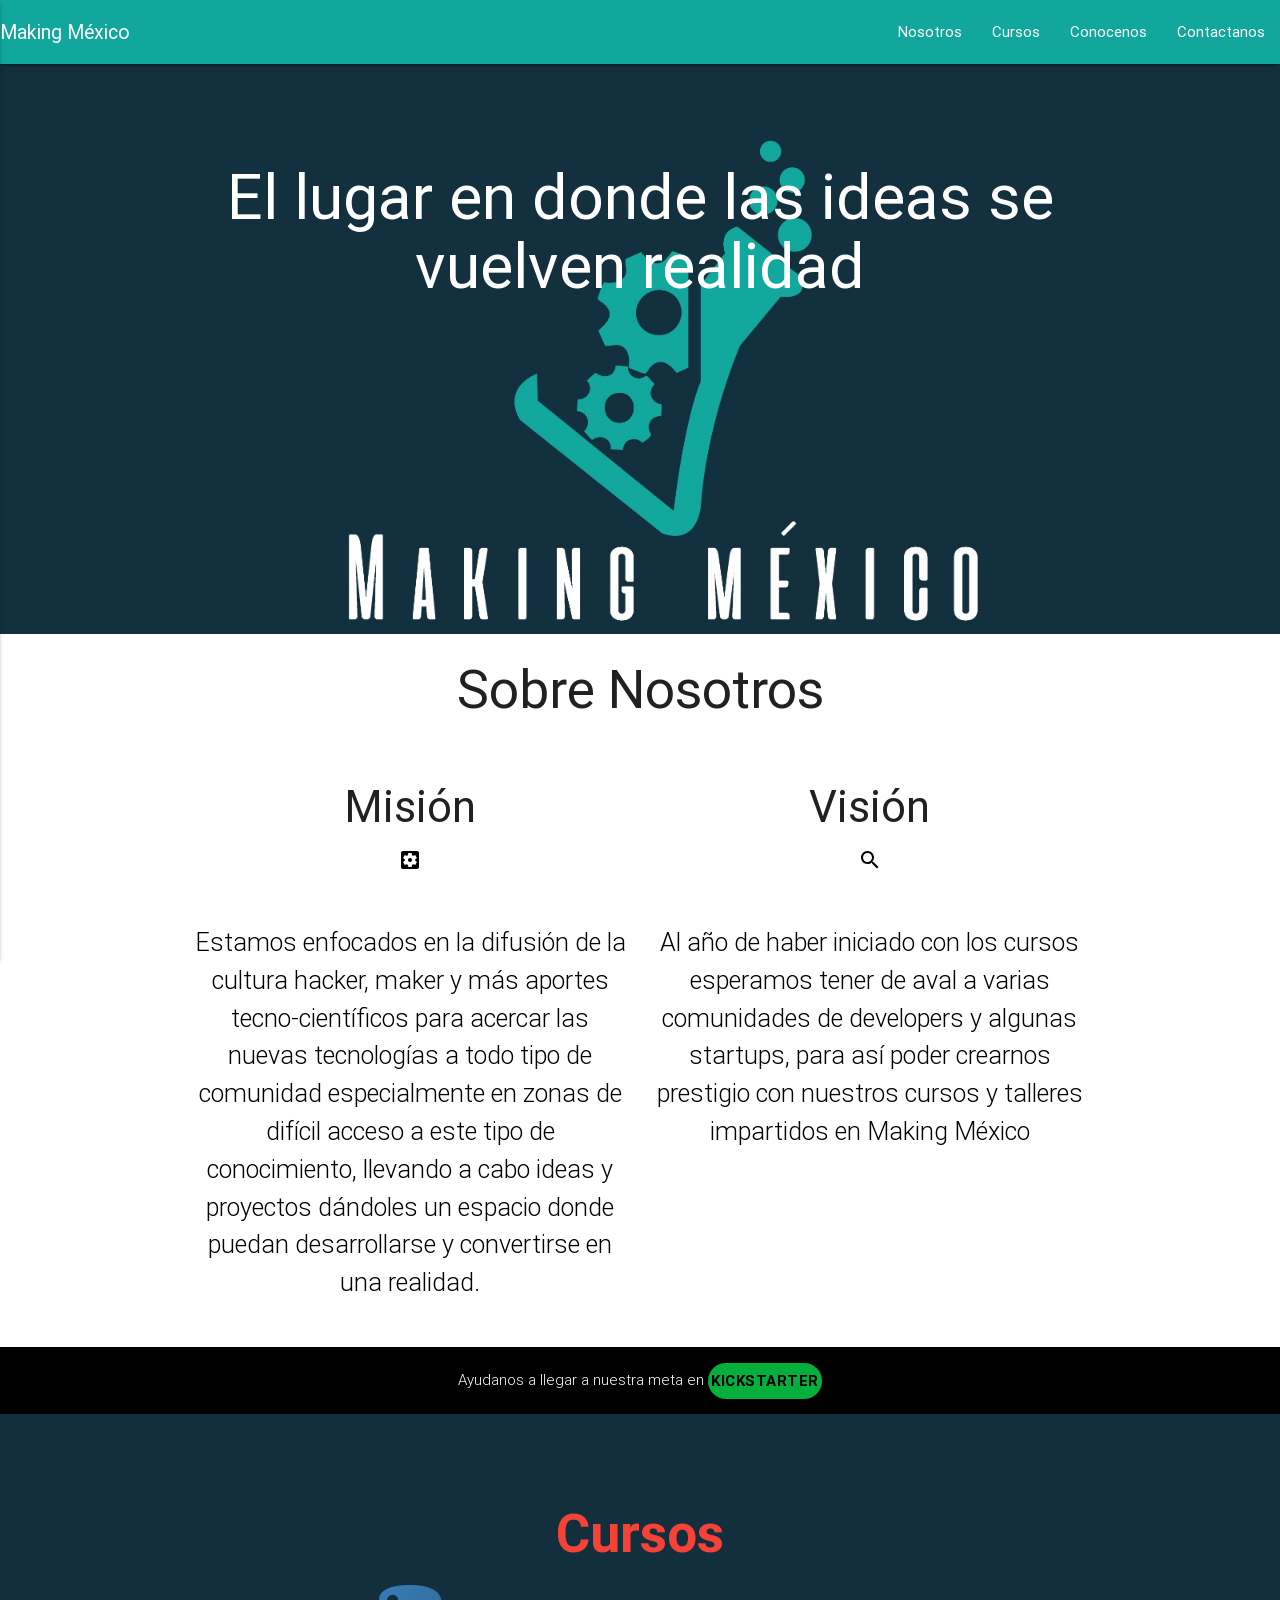
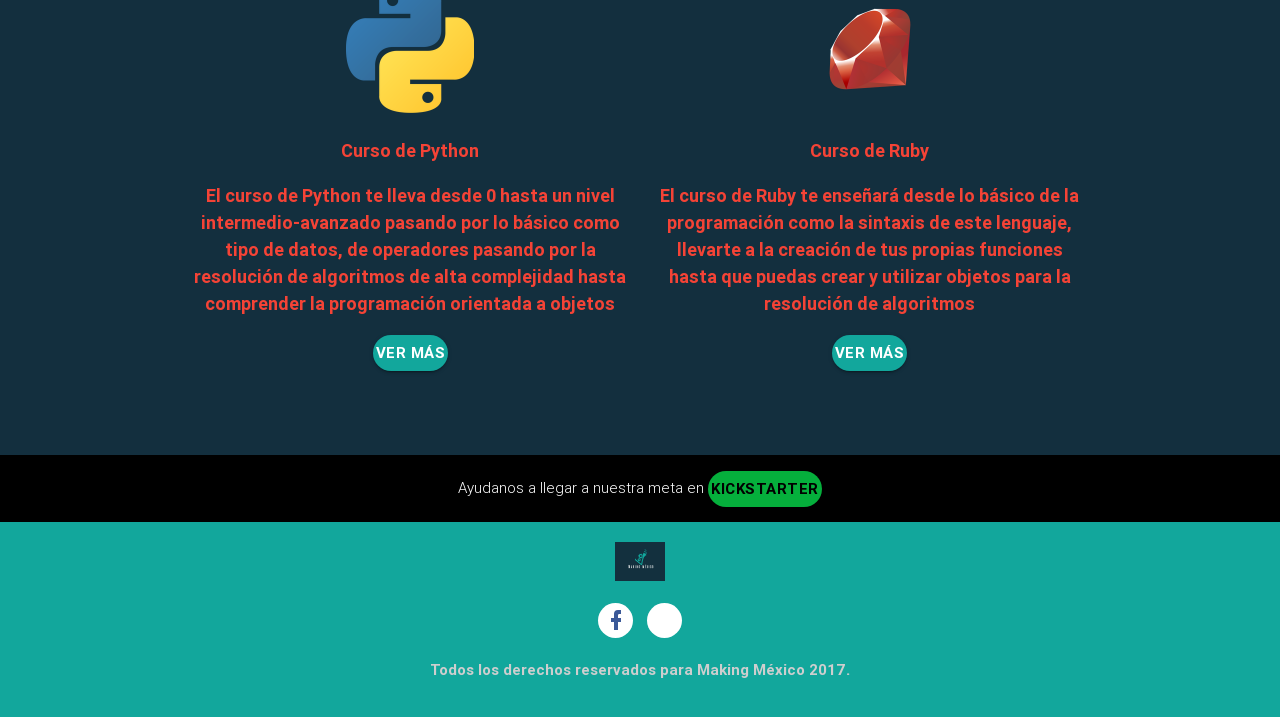
==== index.html @ 143e83d5 "svg icons" ====
<!DOCTYPE html>
<html>
<head>
    <title>Making México</title>
    <meta charset="utf-8">
    <!--Import Google Icon Font-->
    <link href="http://fonts.googleapis.com/icon?family=Material+Icons" rel="stylesheet">
    <!--Import materialize.css-->
    <link type="text/css" rel="stylesheet" href="css/materialize.css"/>
    <!--Our personal css-->
    <link type="text/css" rel="stylesheet" href="css/style.css"/>
    <!--Let browser know website is optimized for mobile-->
    <meta name="viewport" content="width=device-width, initial-scale=1.0"/>
</head>
<body>
    <header class="navbar-fixed home">
        <nav class="persian-green">
        <div class="nav-wrapper">
            <a href="#" class="brand-logo left">Making México</a>
            <a href="#" data-activates="mobile-demo" class="button-collapse right"><img src="img/menu.svg" class="s3 material-icons"></a>
            <ul class="right hide-on-med-and-down">
                <li><a href="sass.html">Nosotros</a></li>
                <li><a href="badges.html">Cursos</a></li>
                <li><a href="collapsible.html">Conocenos</a></li>
                <li><a href="mobile.html">Contactanos</a></li>
            </ul>
            <ul class="side-nav" id="mobile-demo">
                <li><a href="sass.html">Nosotros</a></li>
                <li><a href="badges.html">Cursos</a></li>
                <li><a href="collapsible.html">Conocenos</a></li>
                <li><a href="mobile.html">Contactanos2</a></li>
            </ul>
        </div>
        </nav>
    </header>

    <section class="home intro-image">
        <div class="container valign wrapper">
            <div class="row center ">
                <br><br><br>
                <h1 class="col s12 white-text intro">El lugar en donde las ideas se vuelven realidad</h1>
            </div>
        </div>
    </section>

    <section class="single" id="nosotros">
        <div class="container">

            <div class="row">
                <div class="col s12 top center">
                    <h2>Sobre Nosotros</h2>
                </div>
            </div>
            <div class="row">
                <div class="col s6 center">
                    <h3>Misión</h3>
                    <img src="img/settings.svg" class="medium material-icons">
                </div>
                <div class="col s6 center">
                    <h3>Visión</h3>
                    <img src="img/search.svg" class="medium material-icons">
                </div>
            </div>
            <div class="row">
                <div class="col s6 center">
                    <p class="flow-text black-text">Estamos enfocados en la difusión de la cultura hacker, maker y más aportes tecno-científicos para acercar las nuevas tecnologías a todo tipo de comunidad especialmente en zonas de difícil acceso a este tipo de conocimiento, llevando a cabo ideas y proyectos dándoles un espacio donde puedan desarrollarse y convertirse en una realidad.</p>
                </div>
                <div class="col s6 center">
                    <p class="flow-text black-text">Al año de haber iniciado con los cursos esperamos tener de aval a varias comunidades de developers y algunas startups, para así poder crearnos prestigio con nuestros cursos y talleres impartidos en Making México</p>
                </div>
            </div>

        </div>
    </section>

    <section class="kickstarter">
        <div class="container">
            <div class="col s12 center">
                <p class="light white-text">Ayudanos a llegar a nuestra meta en <a href="#" class="btn btn-primary btn-xl center">Kickstarter</a></p>
            </div>
        </div>
    </section>

    <section class="darker" id="cursos">
        <div class="container">
            <div class="row">
                <div class="col s12 center">
                    <h2 class="red-text">Cursos</h2>
                </div>
                <div class="col s12 m6 center">
                    <img src= "img/python-logo.png" class="responsive-image" width="128">
                    <p class="red-text">Curso de Python</p>
                    <p class="red-text">El curso de Python te lleva desde 0 hasta un nivel intermedio-avanzado pasando por lo básico como tipo de datos, de operadores pasando por la resolución de algoritmos de alta complejidad hasta comprender la programación orientada a objetos</p>
                    <a href="#" class="btn btn-default btn-xl2">Ver más</a>
                </div>
                <div class="col s12 m6 center">
                    <img src= "img/ruby-logo.png" class="responsive-image" width="128">
                    <p class="red-text">Curso de Ruby</p>
                    <p class="red-text">El curso de Ruby te enseñará desde lo básico de la programación como la sintaxis de este lenguaje, llevarte a la creación de tus propias funciones hasta que puedas crear y utilizar objetos para la resolución de algoritmos</p>
                    <a href="#" class="btn btn-default btn-xl2">Ver más</a>
                </div>
            </div>
        </div>
    </section>

    <section class="kickstarter">
        <div class="container">
            <div class="col s12 center">
                <p class="light white-text">Ayudanos a llegar a nuestra meta en <a href="#" class="btn btn-primary btn-xl center">Kickstarter</a></p>
            </div>
        </div>
    </section>

    <footer class="persian-green">
        <div class="container">
            <a href="/" class="brand-logo center"><img src= "img/logo-final.jpg" width="50" alt=""></a>
            <ul class="redes">
                <a href="https://www.facebook.com/MakingMex/" target="_blank"><li class="btn_red facebook"><span ></span></li></a>
                <a href="https://www.facebook.com/MakingMex/" target="_blank"><li class="btn_red twitter"><span ></span></li></a>
            </ul>
            <p class="legal">Todos los derechos reservados para Making México 2017.</p>
        </div>
    </footer>
    <!--Import jQuery before materialize.js-->
    <script type="text/javascript" src="https://code.jquery.com/jquery-2.1.1.min.js"></script>
    <script type="text/javascript" src= "js/materialize.min.js"></script>
    <script type="text/javascript">
    $(document).ready(function(){
    $('.button-collapse').sideNav();
  });
    </script>
</body>
</html>
---- css/style.css ----
.persian-green {
  background-color: #12A79C !important;
}

.persian-green-text {
  color: #12A79C !important;
}

.home {
    background: #132F3E url('../img/logo-final.jpg') no-repeat center fixed;
    background-size: cover;
    -webkit-background-size: cover;
    -moz-background-size: cover;
    box-sizing: border-box;
}

.intro-image {
    width: 100%;
    height: 570px;
    position: relative;
}

.kickstarter {
    background-color: black !important;
    padding: 0;
    -webkit-box-sizing: border-box;
	-moz-box-sizing: border-box;
	box-sizing: border-box;
    color: #FFF;
    width: 100%;
    height: auto;
    padding: 0.5px;
}

.darker {
    padding: 5% 0;
    background: #132F3E url('../img/background2.jpg') no-repeat center fixed;
    background-size: cover;
    -webkit-background-size: cover;
    -moz-background-size: cover;
    color: #FFFFFF;
    box-sizing: border-box;
}

.darker h2, p{
    color: white;
    font-weight: 600;
} 

.darker p{
	font-size: 18px;
}

/*Footer*/
footer{
	min-height: 140px;
	width: 100%;
	overflow: hidden;
	text-align: center;
	padding: 20px 0;
	-webkit-box-sizing: border-box;
	-moz-box-sizing: border-box;
	box-sizing: border-box;
	color: white;
	position: relative;
}
footer .brand-logo{
	margin-top: 5px;
	overflow: hidden;
}
footer .container{
	position: relative;
}
footer .legal{
	color: #CECECE;
}
footer .redes{
	list-style: none;
}
footer .redes li{
	width: 35px;
	height: 35px;
	background: white;
	border-radius: 50%;
	display: inline-block;
	margin: 0 5px;
}
footer .redes li:hover{
	-webkit-box-shadow: 0 0 9px rgba(0,0,0,0.8);
    -moz-box-shadow: 0 0 9px rgba(0,0,0,0.8);
	box-shadow: 0 0 9px rgba(0,0,0,0.8);
}
footer .redes li,
footer .redes li span{
	-webkit-transition: 0.2s all ease-out;
    -moz-transition: 0.2s all ease-out;
	-o-transition: 0.2s all ease-out;
	transition: 0.2s all ease-out;
}
.facebook:hover{
	background: #3b5998;
}
.twitter:hover{
	background: #1DA1F2;
}
.facebook:hover span{
	background: white;
}
.twitter:hover span{
	background: white;
}
.facebook span{
	width: 35px;
	height: 35px;
	background: #3b5998;
	display: block;
	-webkit-mask:  url(../img/facebool.svg) no-repeat 50% 50%;
    -moz-mask:  url(../img/facebool.svg) no-repeat 50% 50%;
	   mask: url(../img/facebool.svg) no-repeat 50% 50%;
}
.twitter span{
	width: 35px;
	height: 35px;
	background: #1DA1F2;
	display: block;
	-webkit-mask:  url(../img/twitter.svg) no-repeat 50% 50%;
    -moz-mask:  url(../img/twitter.svg) no-repeat 50% 50%;
	   mask: url(../img/twitter.svg) no-repeat 50% 50%;
}

/*Botones*/
.btn-default {
    border-color: black;
    color: #fff;
    background-color: black;
    -webkit-transition: all .35s;
    -moz-transition: all .35s;
    transition: all .35s;
}

.btn-default:hover,
.open > .dropdown-toggle.btn-default {
    border-color: #ededed;
    color: #132F3E;
    background-color: #f2f2f2;
}

.btn-primary {
    border-color: #12A79C;
    color: black;
    background-color: #12A79C;
    -webkit-transition: all .35s;
    -moz-transition: all .35s;
    transition: all .35s;
}

.btn-primary:hover,
.open > .dropdown-toggle.btn-primary {
    border-color: #020621;
    color: white;
    background-color: #020621;
}

.btn {
    border: 0;
    border-radius: 300px;
    text-transform: uppercase;
    font-weight: 600;
}

.btn-xl {
    padding: 0rem 0.2rem;
    background-color: #05AF3C;
}

.btn-xl2 {
    padding: 0rem 0.2rem;
    background-color: #12A79C;
}
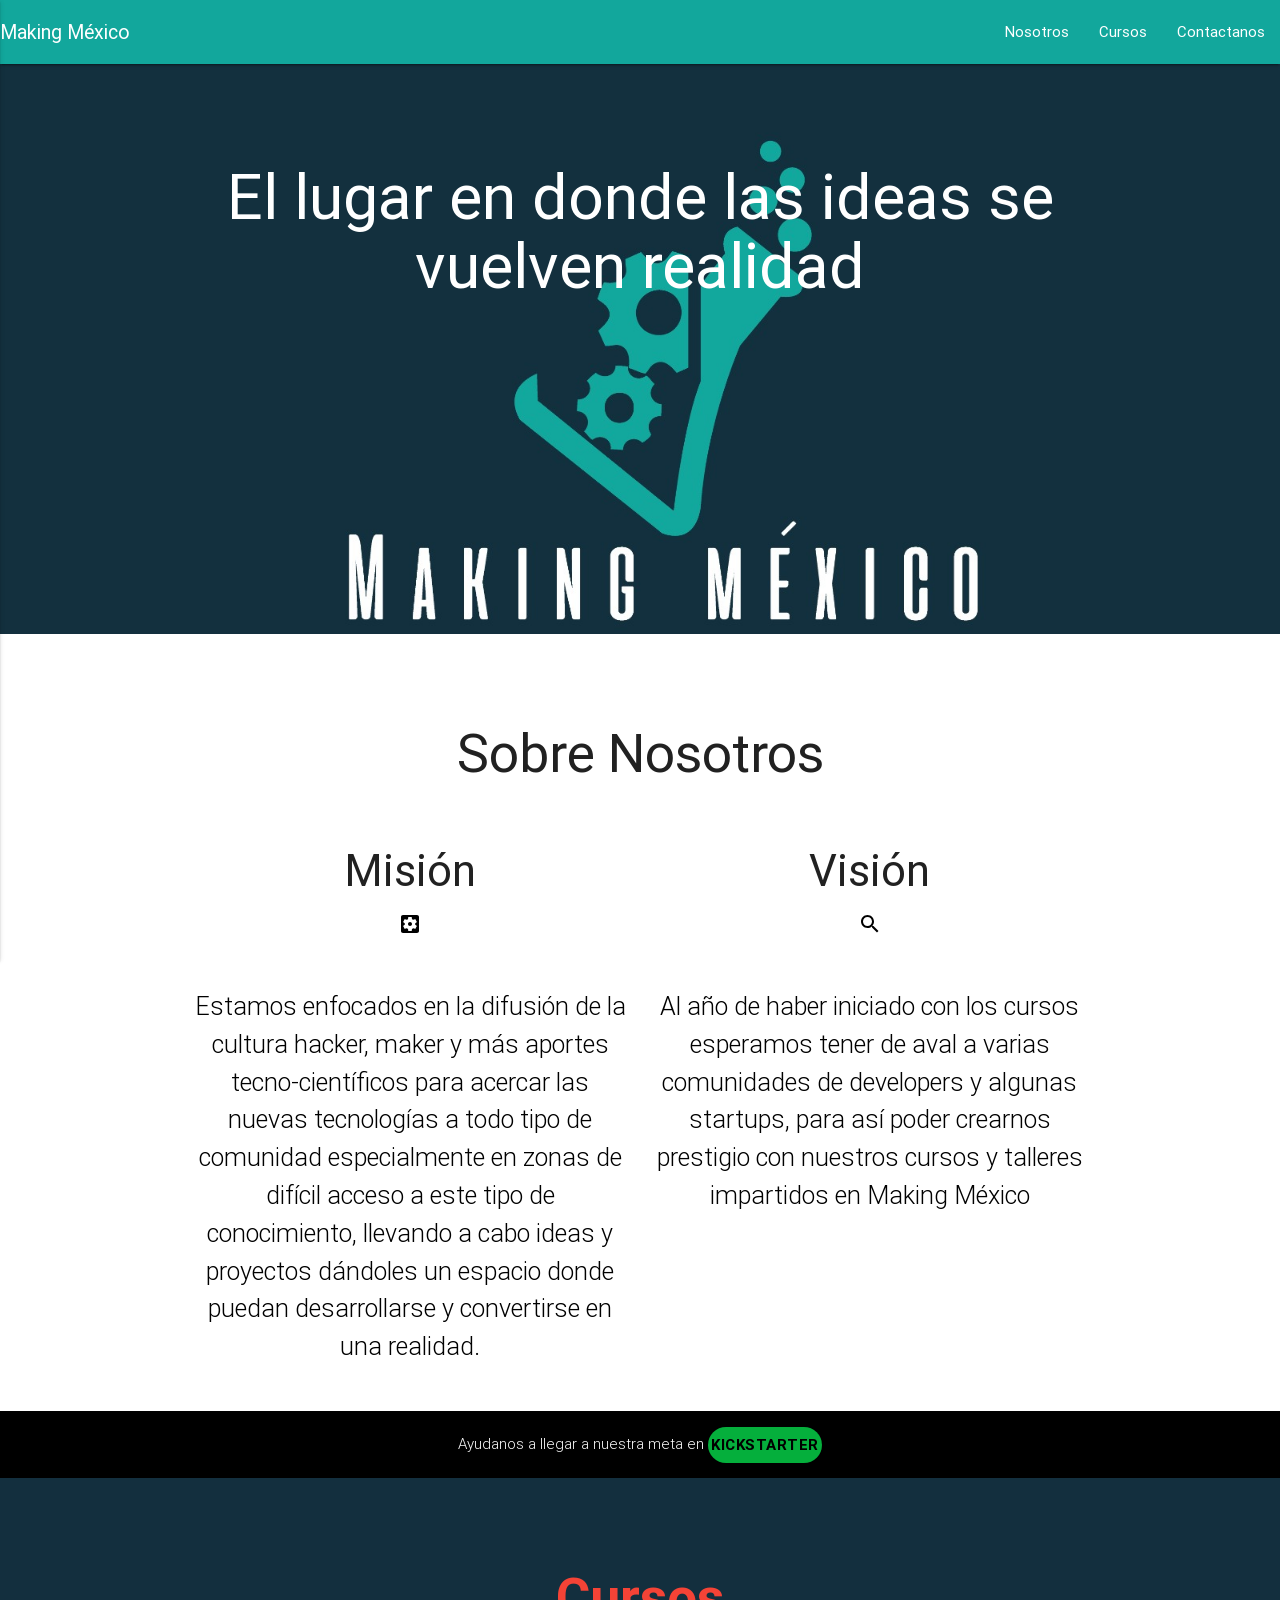
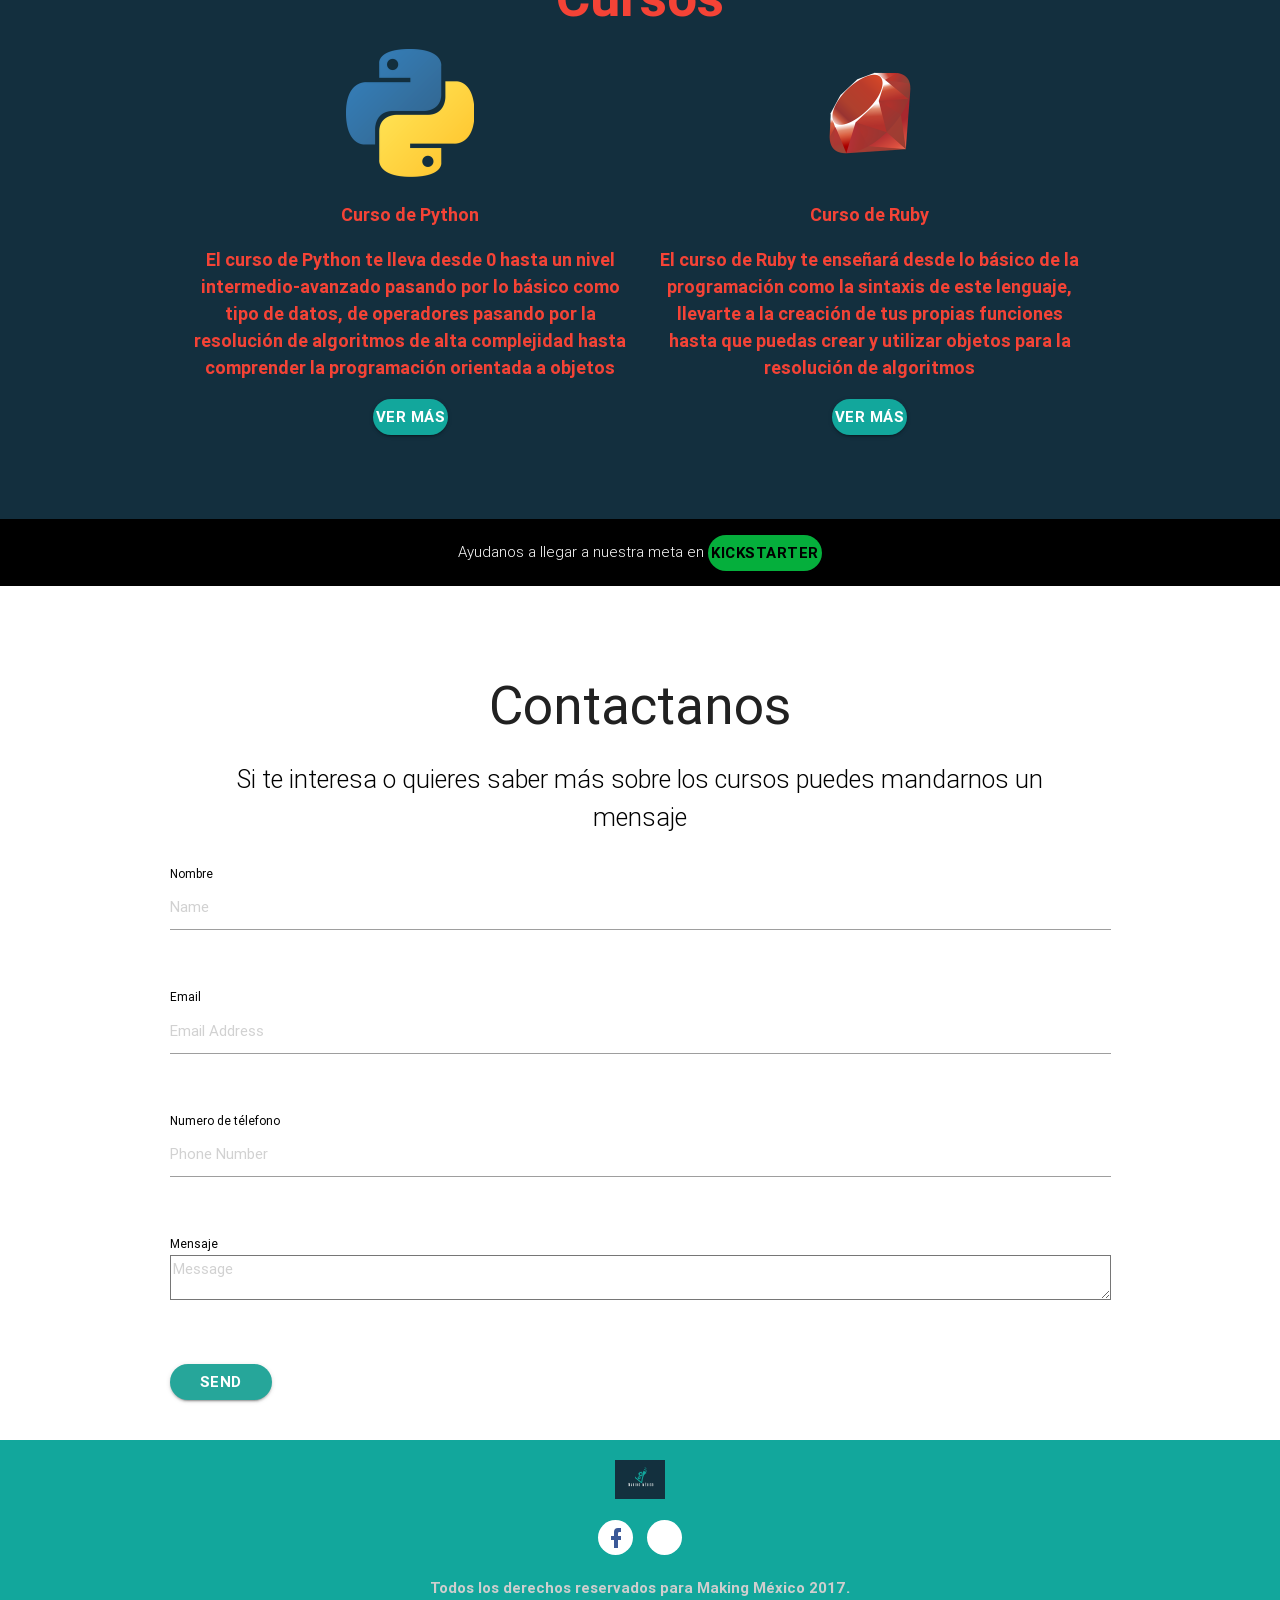
==== commit bb58f942: "Add contact form" ====
--- a/index.html
+++ b/index.html
@@ -17,17 +17,15 @@
         <nav class="persian-green">
         <div class="nav-wrapper">
             <a href="#" class="brand-logo left">Making México</a>
-            <a href="#" data-activates="mobile-demo" class="button-collapse right"><img src="img/menu.svg" class="s3 material-icons"></a>
+            <a href="#" data-activates="mobile-demo" class="button-collapse right"><img src="img/menu.svg" class="material-icons"></a>
             <ul class="right hide-on-med-and-down">
-                <li><a href="sass.html">Nosotros</a></li>
-                <li><a href="badges.html">Cursos</a></li>
-                <li><a href="collapsible.html">Conocenos</a></li>
-                <li><a href="mobile.html">Contactanos</a></li>
+                <li><a href="#nosotros">Nosotros</a></li>
+                <li><a href="#cursos">Cursos</a></li>
+                <li><a href="#contact">Contactanos</a></li>
             </ul>
             <ul class="side-nav" id="mobile-demo">
                 <li><a href="sass.html">Nosotros</a></li>
                 <li><a href="badges.html">Cursos</a></li>
-                <li><a href="collapsible.html">Conocenos</a></li>
                 <li><a href="mobile.html">Contactanos2</a></li>
             </ul>
         </div>
@@ -111,6 +109,60 @@
         </div>
     </section>
 
+    <!-- Contact Section -->
+    <section id="contact" class="single">
+        <div class="container">
+                <div class="col s12 center">
+                    <h2>Contactanos</h2>
+                    <p class="flow-text black-text">Si te interesa o quieres saber más sobre los cursos puedes mandarnos un mensaje</p>
+                </div>
+            <div class="row">
+                <div class="col-lg-8 col-lg-offset-2">
+                    <!-- To configure the contact form email address, go to mail/contact_me.php and update the email address in the PHP file on line 19. -->
+                    <!-- The form should work on most web servers, but if the form is not working you may need to configure your web server differently. -->
+                    <form name="sentMessage" id="contactForm" novalidate>
+                        <div class="row control-group">
+                            <div class="form-group col-xs-12 floating-label-form-group controls">
+                                <label class="black-text">Nombre</label>
+                                <input type="text" class="form-control" placeholder="Name" id="name" required data-validation-required-message="Please enter your name.">
+                                <p class="help-block text-danger"></p>
+                            </div>
+                        </div>
+                        <div class="row control-group">
+                            <div class="form-group col-xs-12 floating-label-form-group controls">
+                                <label class="black-text">Email</label>
+                                <input type="email" class="form-control" placeholder="Email Address" id="email" required data-validation-required-message="Please enter your email address.">
+                                <p class="help-block text-danger"></p>
+                            </div>
+                        </div>
+                        <div class="row control-group">
+                            <div class="form-group col-xs-12 floating-label-form-group controls">
+                                <label class="black-text">Numero de télefono</label>
+                                <input type="tel" class="form-control" placeholder="Phone Number" id="phone" required data-validation-required-message="Please enter your phone number.">
+                                <p class="help-block text-danger"></p>
+                            </div>
+                        </div>
+                        <div class="row control-group">
+                            <div class="form-group col-xs-12 floating-label-form-group controls">
+                                <label class="black-text">Mensaje</label>
+                                <textarea rows="5" class="form-control" placeholder="Message" id="message" required data-validation-required-message="Please enter a message."></textarea>
+                                <p class="help-block text-danger"></p>
+                            </div>
+                        </div>
+                        <br>
+                        <div id="success">
+                            <div class="row">
+                                <div class="form-group col-xs-12">
+                                    <button type="submit" class="btn btn-success btn-lg">Send</button>
+                                </div>
+                            </div>
+                        </div>
+                    </form>
+                </div>
+            </div>
+        </div>
+    </section>
+
     <footer class="persian-green">
         <div class="container">
             <a href="/" class="brand-logo center"><img src= "img/logo-final.jpg" width="50" alt=""></a>
--- a/css/style.css
+++ b/css/style.css
@@ -18,6 +18,10 @@
     width: 100%;
     height: 570px;
     position: relative;
+}
+
+.single {
+    padding: 5% 0 0 0;
 }
 
 .kickstarter {
@@ -41,6 +45,7 @@
     color: #FFFFFF;
     box-sizing: border-box;
 }
+
 
 .darker h2, p{
     color: white;
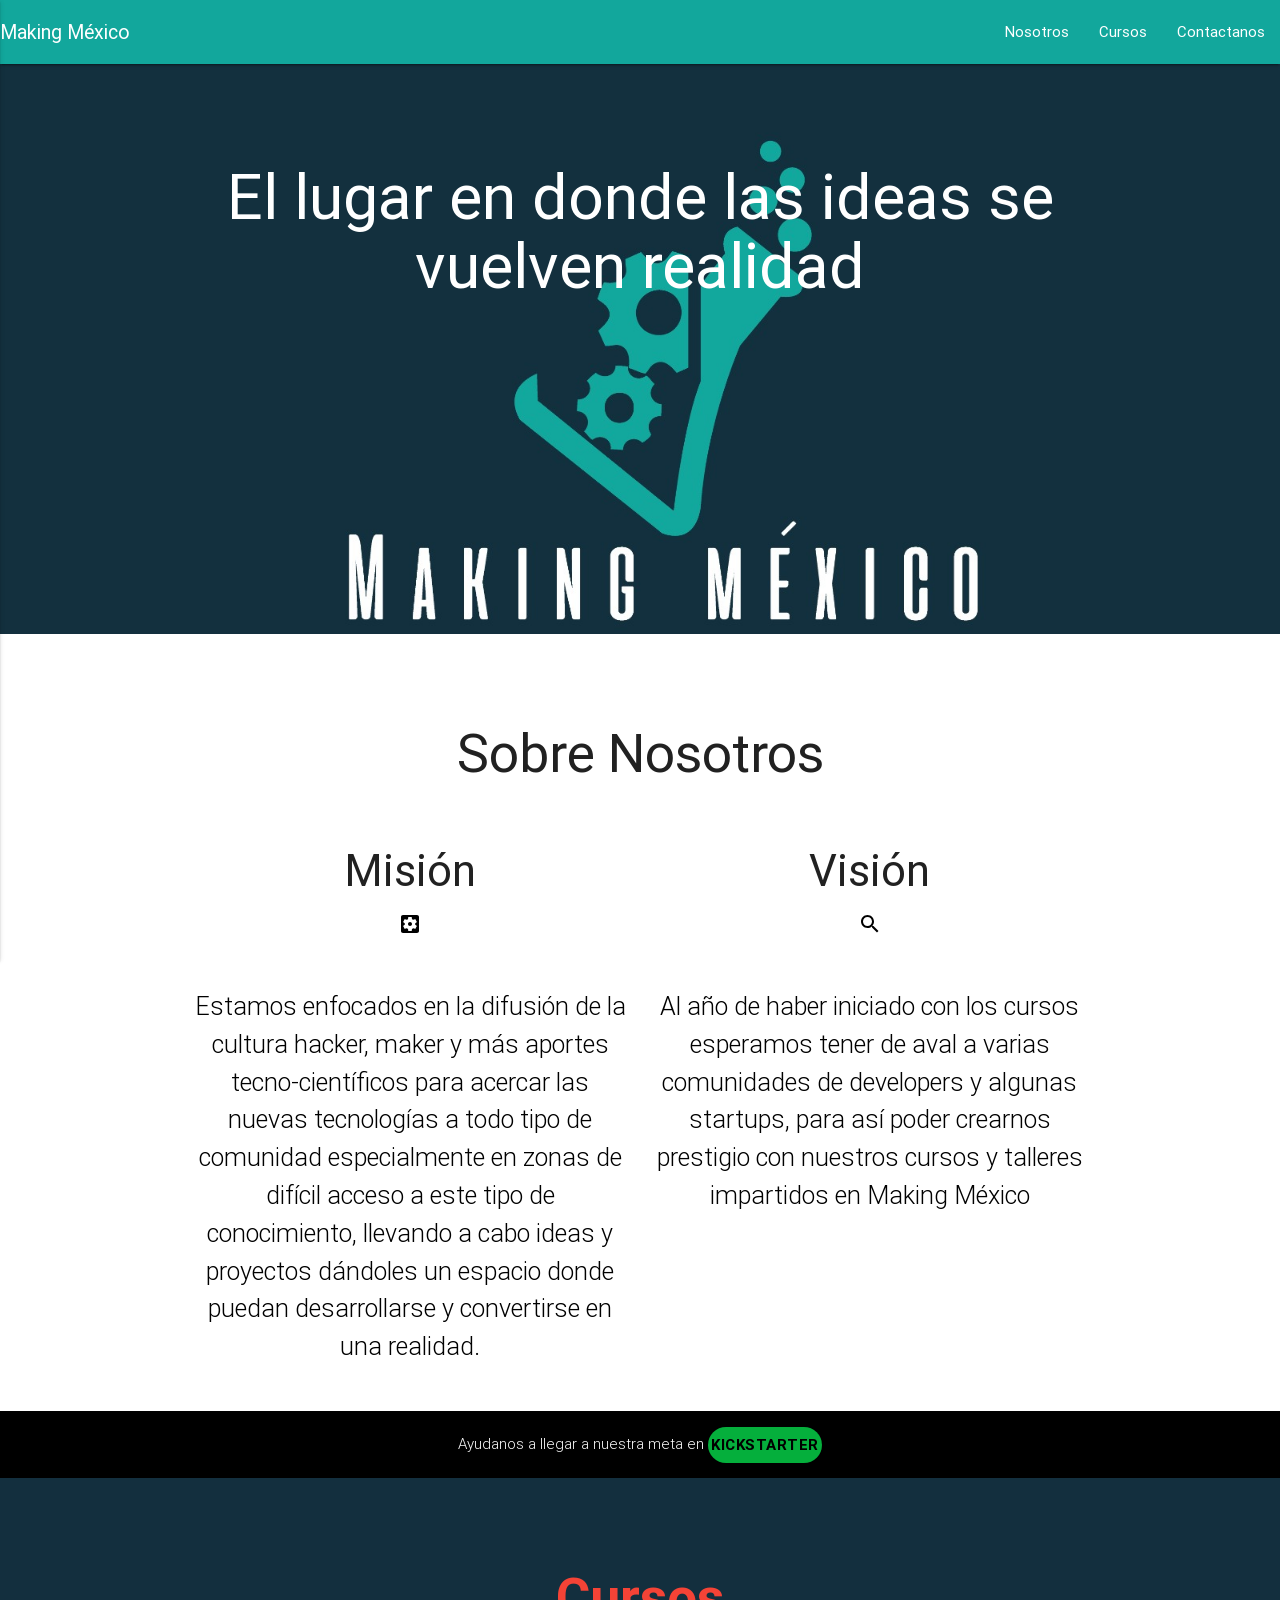
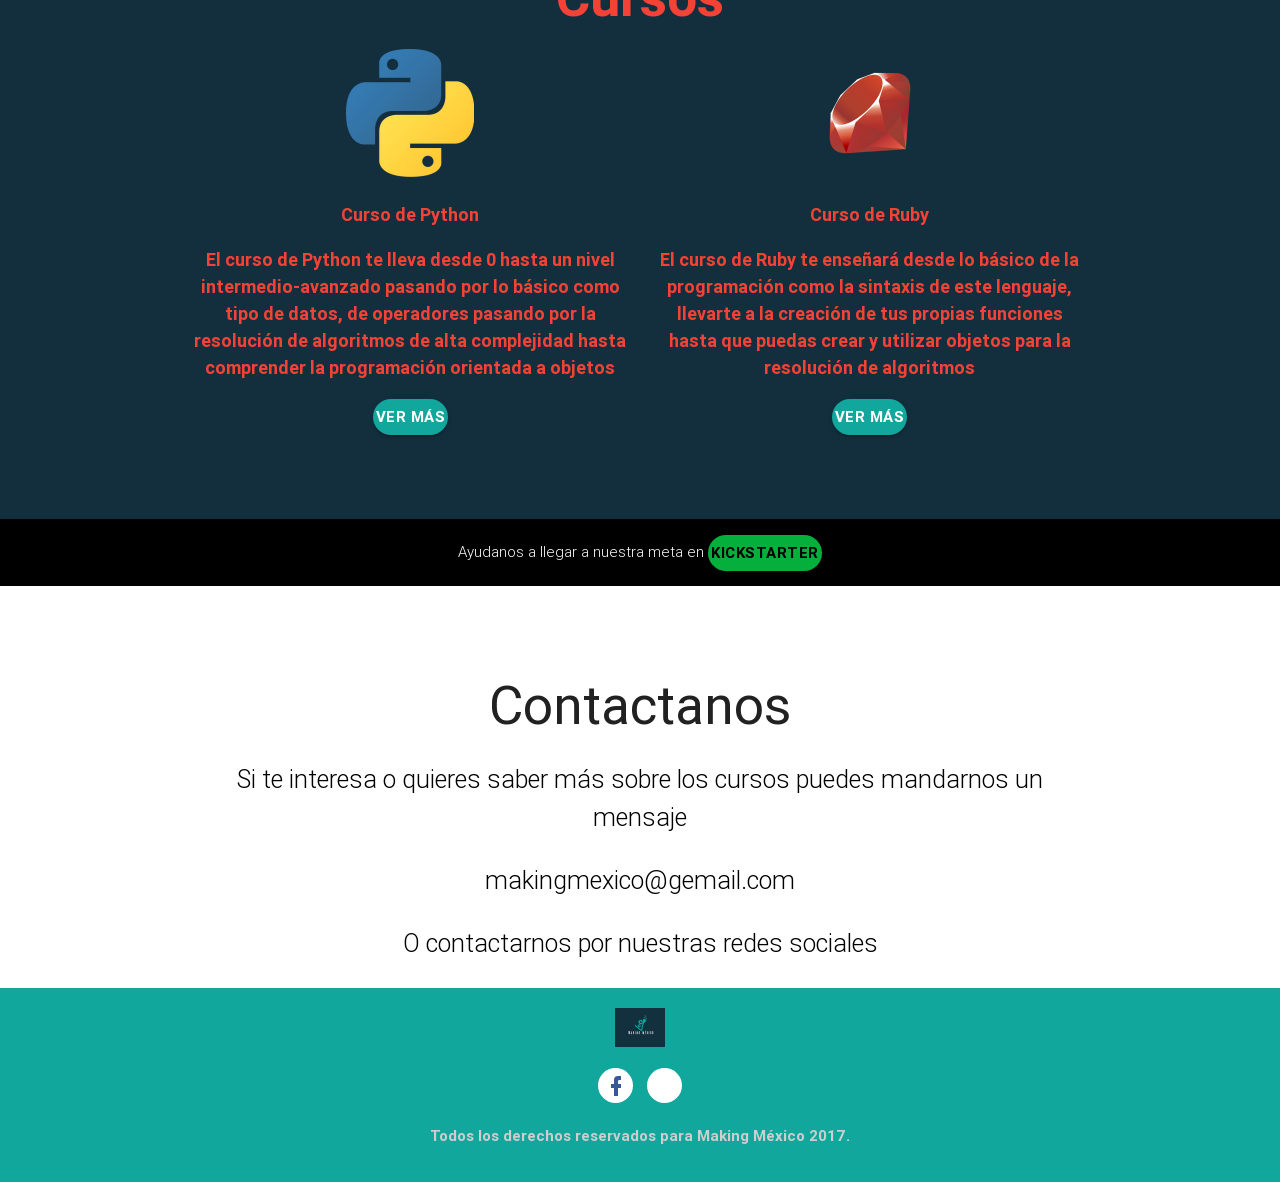
==== commit 1166198c: "Replace contact form with text" ====
--- a/index.html
+++ b/index.html
@@ -115,51 +115,9 @@
                 <div class="col s12 center">
                     <h2>Contactanos</h2>
                     <p class="flow-text black-text">Si te interesa o quieres saber más sobre los cursos puedes mandarnos un mensaje</p>
+                    <p class="flow-text black-text">makingmexico@gemail.com</p>
+                    <p class="flow-text black-text">O contactarnos por nuestras redes sociales</p>
                 </div>
-            <div class="row">
-                <div class="col-lg-8 col-lg-offset-2">
-                    <!-- To configure the contact form email address, go to mail/contact_me.php and update the email address in the PHP file on line 19. -->
-                    <!-- The form should work on most web servers, but if the form is not working you may need to configure your web server differently. -->
-                    <form name="sentMessage" id="contactForm" novalidate>
-                        <div class="row control-group">
-                            <div class="form-group col-xs-12 floating-label-form-group controls">
-                                <label class="black-text">Nombre</label>
-                                <input type="text" class="form-control" placeholder="Name" id="name" required data-validation-required-message="Please enter your name.">
-                                <p class="help-block text-danger"></p>
-                            </div>
-                        </div>
-                        <div class="row control-group">
-                            <div class="form-group col-xs-12 floating-label-form-group controls">
-                                <label class="black-text">Email</label>
-                                <input type="email" class="form-control" placeholder="Email Address" id="email" required data-validation-required-message="Please enter your email address.">
-                                <p class="help-block text-danger"></p>
-                            </div>
-                        </div>
-                        <div class="row control-group">
-                            <div class="form-group col-xs-12 floating-label-form-group controls">
-                                <label class="black-text">Numero de télefono</label>
-                                <input type="tel" class="form-control" placeholder="Phone Number" id="phone" required data-validation-required-message="Please enter your phone number.">
-                                <p class="help-block text-danger"></p>
-                            </div>
-                        </div>
-                        <div class="row control-group">
-                            <div class="form-group col-xs-12 floating-label-form-group controls">
-                                <label class="black-text">Mensaje</label>
-                                <textarea rows="5" class="form-control" placeholder="Message" id="message" required data-validation-required-message="Please enter a message."></textarea>
-                                <p class="help-block text-danger"></p>
-                            </div>
-                        </div>
-                        <br>
-                        <div id="success">
-                            <div class="row">
-                                <div class="form-group col-xs-12">
-                                    <button type="submit" class="btn btn-success btn-lg">Send</button>
-                                </div>
-                            </div>
-                        </div>
-                    </form>
-                </div>
-            </div>
         </div>
     </section>
 
@@ -181,5 +139,10 @@
     $('.button-collapse').sideNav();
   });
     </script>
+    <!-- jQuery -->
+
+    <!-- Plugin JavaScript -->
+
+    <!-- Contact Form JavaScript -->
 </body>
 </html>
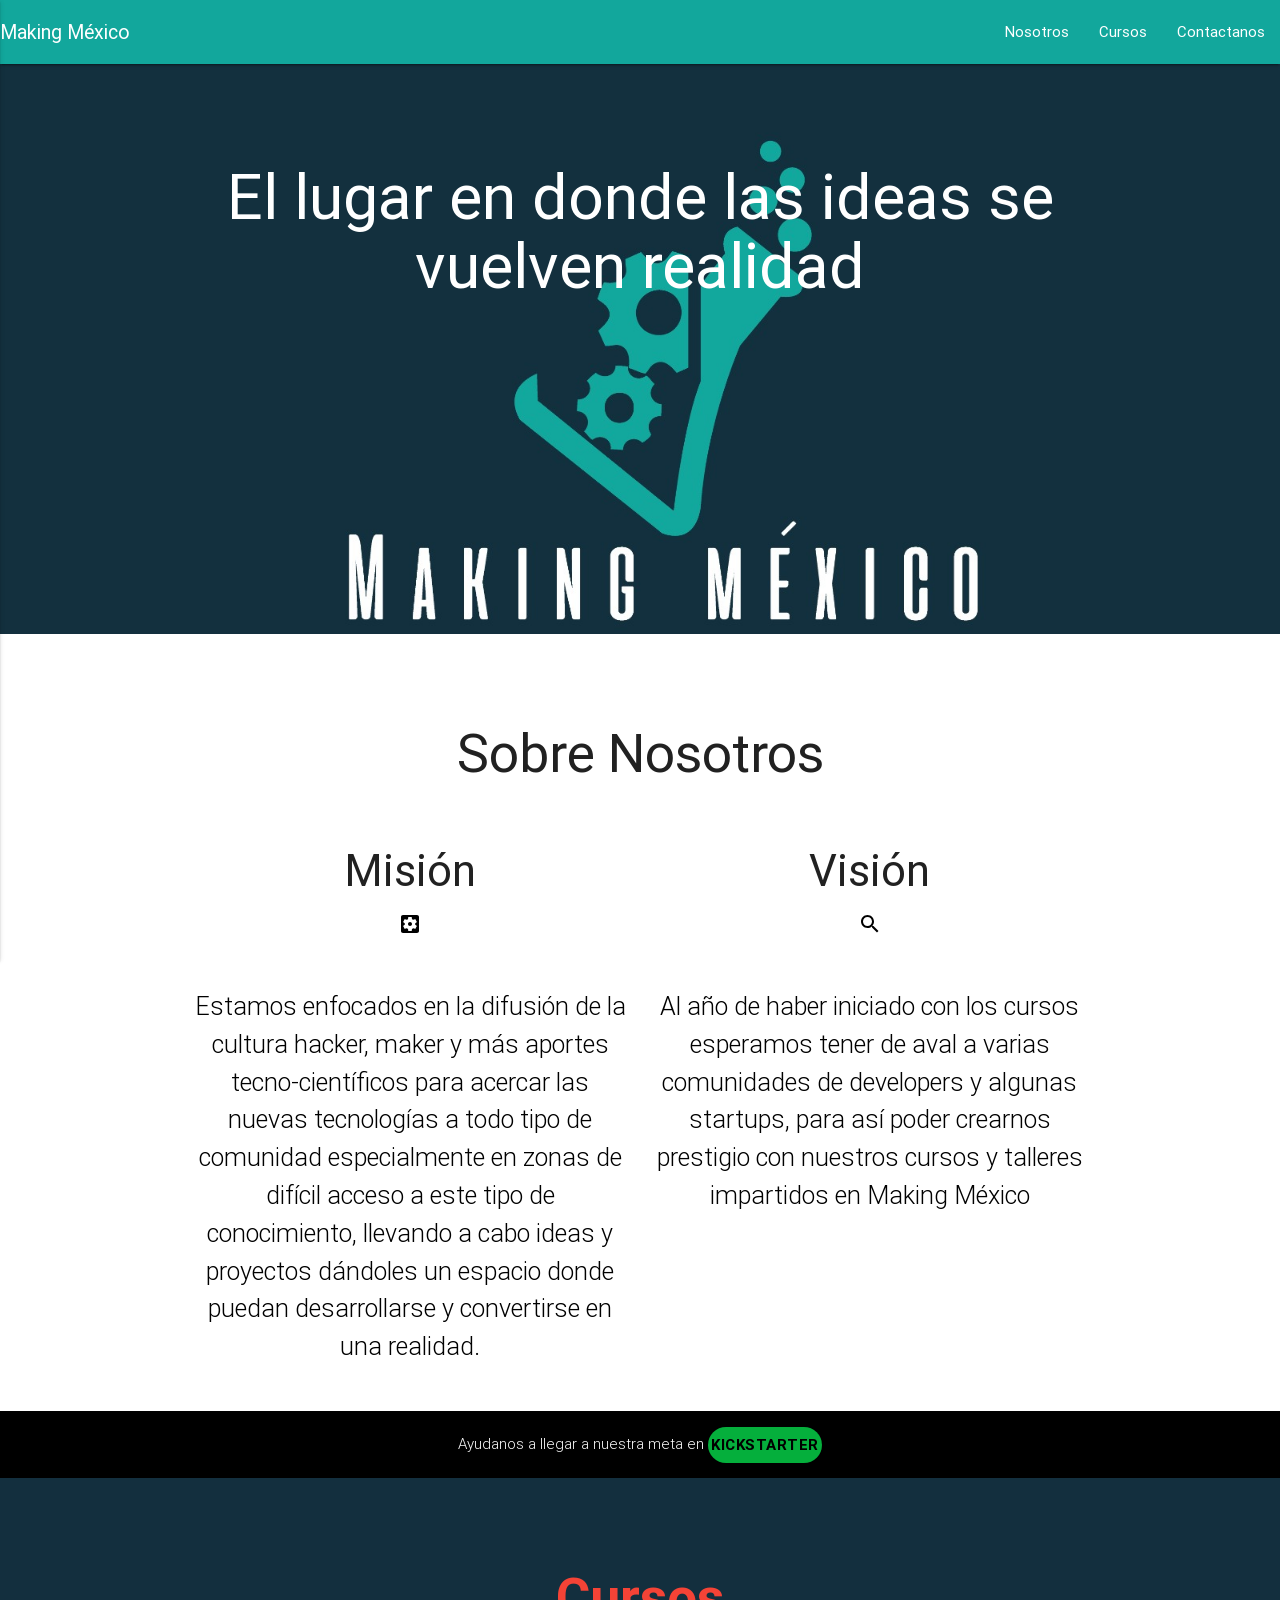
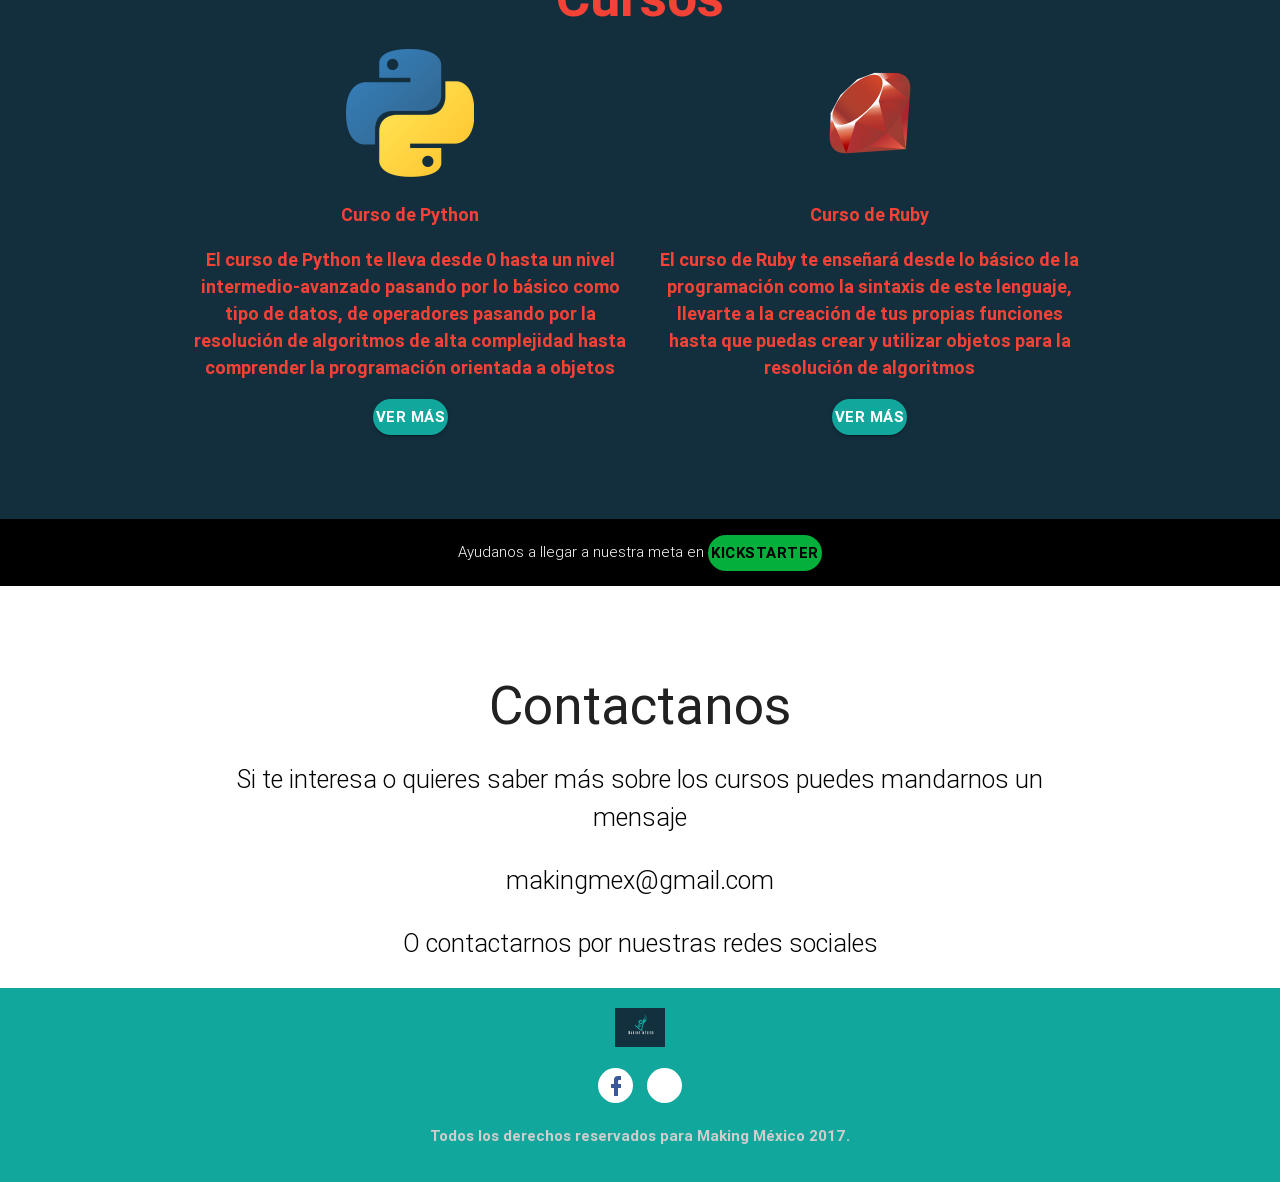
==== commit 4d759f00: "Fix the mistake in the email" ====
--- a/index.html
+++ b/index.html
@@ -115,7 +115,7 @@
                 <div class="col s12 center">
                     <h2>Contactanos</h2>
                     <p class="flow-text black-text">Si te interesa o quieres saber más sobre los cursos puedes mandarnos un mensaje</p>
-                    <p class="flow-text black-text">makingmexico@gemail.com</p>
+                    <p class="flow-text black-text">makingmex@gmail.com</p>
                     <p class="flow-text black-text">O contactarnos por nuestras redes sociales</p>
                 </div>
         </div>
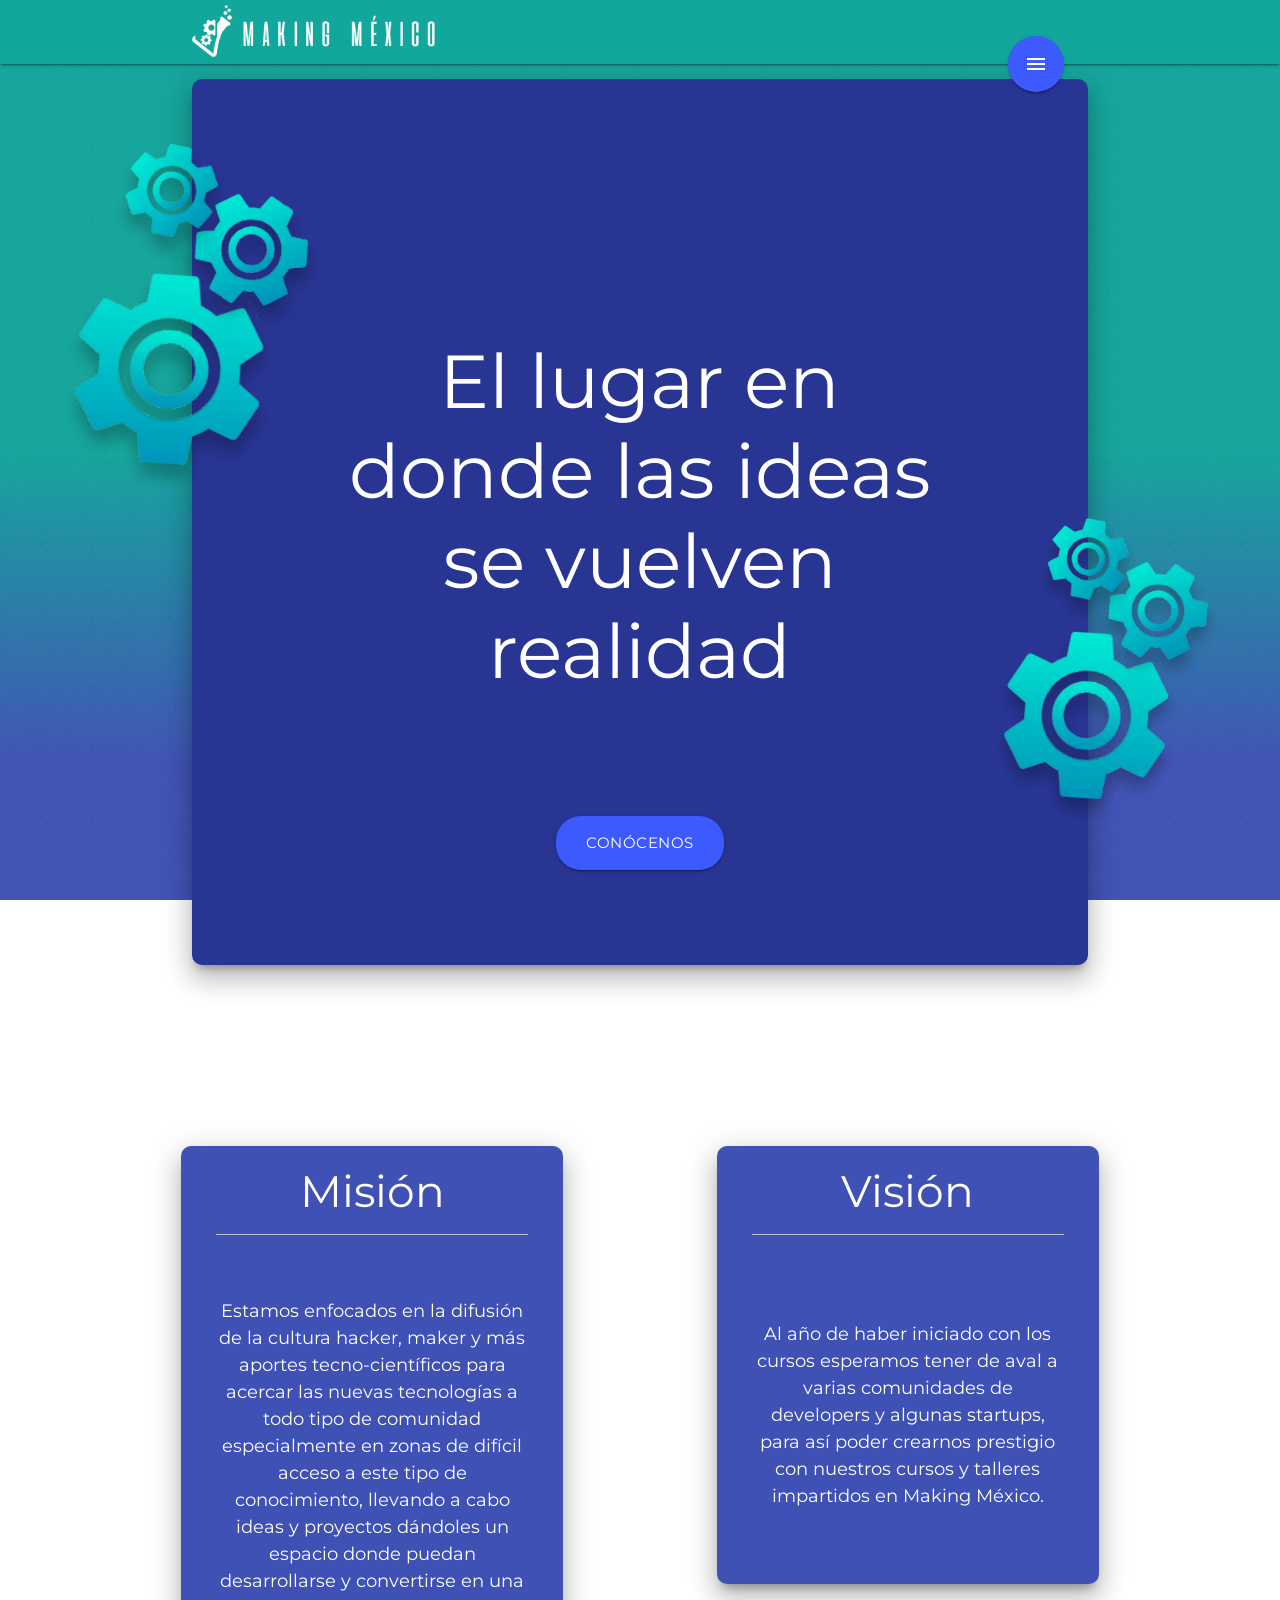
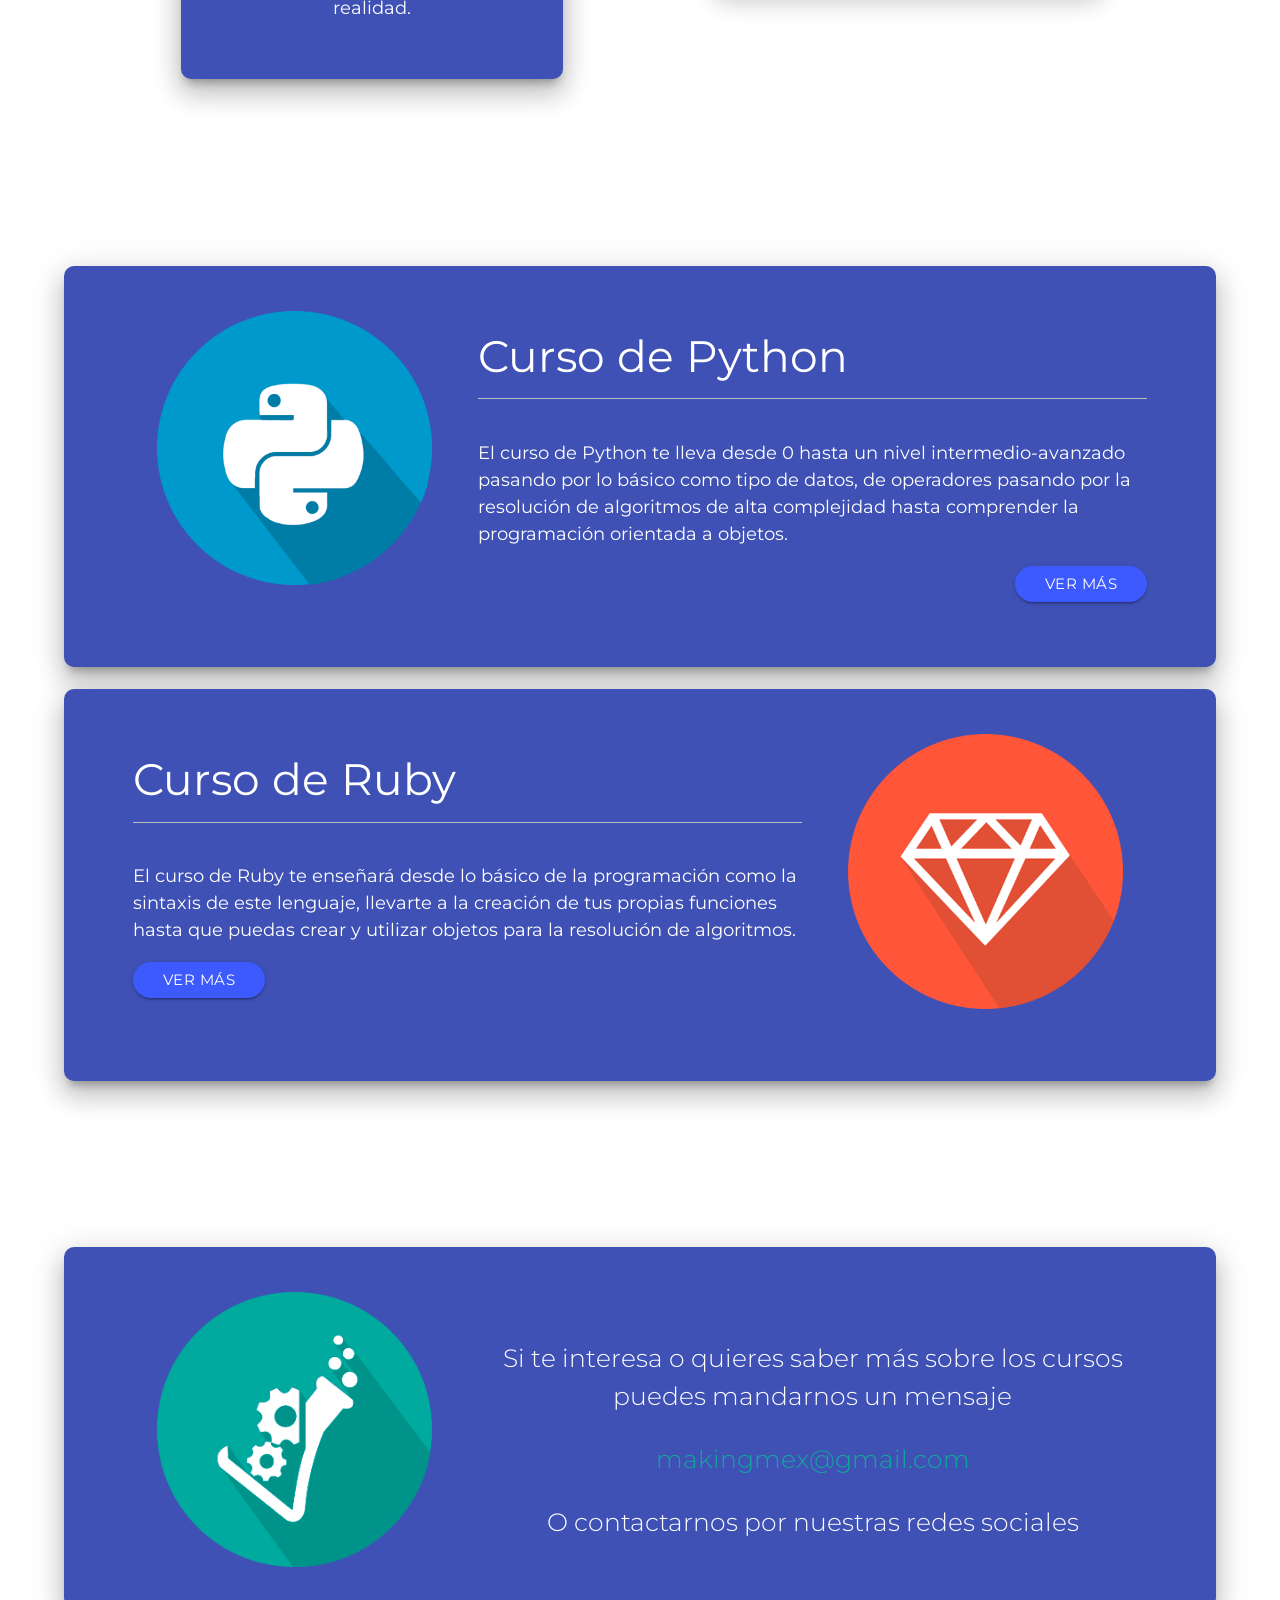
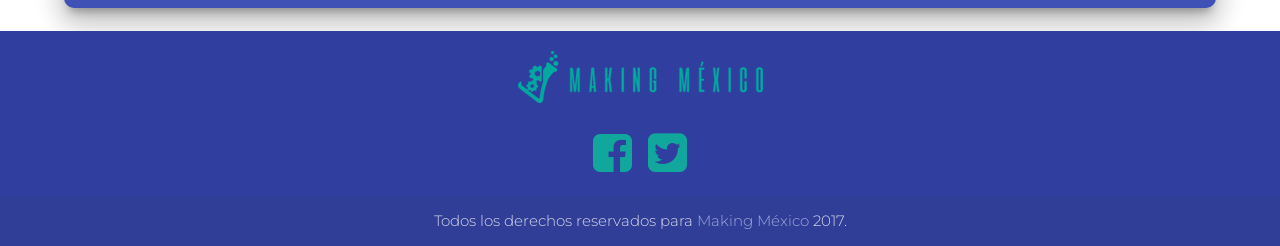
==== commit cc36be52: "First view of the main page" ====
--- a/index.html
+++ b/index.html
@@ -1,148 +1,213 @@
 <!DOCTYPE html>
-<html>
+<html lang="es">
+
 <head>
+    <meta http-equiv="Content-Type" content="text/html; charset=UTF-8" />
+    <meta name="viewport" content="width=device-width, initial-scale=1, maximum-scale=1.0" />
     <title>Making México</title>
-    <meta charset="utf-8">
-    <!--Import Google Icon Font-->
-    <link href="http://fonts.googleapis.com/icon?family=Material+Icons" rel="stylesheet">
-    <!--Import materialize.css-->
-    <link type="text/css" rel="stylesheet" href="css/materialize.css"/>
-    <!--Our personal css-->
-    <link type="text/css" rel="stylesheet" href="css/style.css"/>
-    <!--Let browser know website is optimized for mobile-->
-    <meta name="viewport" content="width=device-width, initial-scale=1.0"/>
+    <meta name="description" content="Adquiere conocimiento con los cursos que otorgamos y lleva a cabo tus ideas y proyectos para hacerlos realidad.">
+    <meta name="keywords" content="software, tecnología, hackaton, meetup, startup, cursos, talleres, programadores, freelance">
+
+    <!-- CSS  -->
+    <link href="https://fonts.googleapis.com/icon?family=Material+Icons" rel="stylesheet">
+    <link href="https://fonts.googleapis.com/css?family=Montserrat" rel="stylesheet">
+    <link href="css/materialize.css" type="text/css" rel="stylesheet" media="screen,projection" />
+    <link href="css/pages/home.min.css" rel="stylesheet">
+    <link rel="stylesheet" href="font-awesome/css/font-awesome.min.css">
 </head>
+
 <body>
-    <header class="navbar-fixed home">
-        <nav class="persian-green">
-        <div class="nav-wrapper">
-            <a href="#" class="brand-logo left">Making México</a>
-            <a href="#" data-activates="mobile-demo" class="button-collapse right"><img src="img/menu.svg" class="material-icons"></a>
-            <ul class="right hide-on-med-and-down">
-                <li><a href="#nosotros">Nosotros</a></li>
-                <li><a href="#cursos">Cursos</a></li>
-                <li><a href="#contact">Contactanos</a></li>
-            </ul>
-            <ul class="side-nav" id="mobile-demo">
-                <li><a href="sass.html">Nosotros</a></li>
-                <li><a href="badges.html">Cursos</a></li>
-                <li><a href="mobile.html">Contactanos2</a></li>
-            </ul>
-        </div>
+    <header>
+        <!-- Nav -->
+        <nav class="top-nav persian-green" role="navigation">
+            <div class="nav-wrapper container">
+                <a href="/" class="brand-logo"><img class="xlogo" src="img/makingmex/logommx3.png" alt=""></a>
+                <a href="#modalopc" data-activates="mobile-demo" class="button-collapse"><i class="material-icons">menu</i></a>
+                <a href="#modalopc" class="right hide-on-med-and-down btn-floating btn-large halfway-fab waves-effect waves-light indigo accent-3">
+                    <i class="material-icons">menu</i>
+                </a>
+            </div>
         </nav>
     </header>
 
-    <section class="home intro-image">
-        <div class="container valign wrapper">
-            <div class="row center ">
-                <br><br><br>
-                <h1 class="col s12 white-text intro">El lugar en donde las ideas se vuelven realidad</h1>
+    <!-- Main -->
+    <div id="main">
+        <div class="section">
+            <div class="container z-depth-5 indigo darken-3 myborder mydivHeader">
+                <div class="row center">
+                    <div class="col s12 m2 l2">
+                        <div class="myimage-float1">
+                            <img class="responsive-img" src="img/makingmex/gear1.png">
+                        </div>
+                    </div>
+                    <div class="col s12 m8 l8">
+                        <h1 class="header center title-hero white-text myspace-tittle">El lugar en donde las ideas se vuelven realidad</h1>
+                    </div>
+                    <div class="col s12 m2 l2">
+                        <div class="myimage-float2">
+                            <img class="responsive-img" src="img/makingmex/gear2.png">
+                        </div>
+                    </div>
+                </div>
+                <div class="row center myspace-bottom">
+                    <a href="#" id="conocenos" class="btn-large waves-effect waves-light indigo accent-3 hoverable">Conócenos</a>
+                </div>
+
+
+                <!-- Modal Structure -->
+                <div id="modalopc" class="modal indigo darken-2">
+                    <div class="modal-content mycontainer myspace-tittle">
+                        <a href="/"><img class="brand-logo responsive-img myhoverable-png" src="img/makingmex/logo-green.png" alt="MAKING MÉXICO"></a>
+
+                        <div class="row center myspace-top">
+                            <div class="col s12 m4">
+                                <a href="#" id="conocenos" class="modal-action modal-close btn-large waves-effect waves-light indigo accent-3 hoverable">Inicio</a>
+                            </div>
+                            <div class="col s12 m4">
+                                <a href="#" id="copadding: 24px;nocenos" class="btn-large waves-effect waves-light indigo accent-3 hoverable">Nosotros</a>
+                            </div>
+                            <div class="col s12 m4">
+                                <a href="#" id="conocenos" class="btn-large waves-effect waves-light indigo accent-3 hoverable">Cursos</a>
+                            </div>
+
+                        </div>
+                        <div class="row center myspace-top">
+                            <div class="col s12 m6">
+                                <a href="#" id="conocenos" class="btn-large waves-effect waves-light indigo accent-3 hoverable">Conocenos</a>
+                            </div>
+                            <div class="col s12 m6">
+                                <a href="#" id="conocenos" class="btn-large waves-effect waves-light indigo accent-3 hoverable">Contactanos</a>
+                            </div>
+                        </div>
+                    </div>
+                </div>
+                <br><br>
+            </div>
+        </div>
+    </div>
+
+    <section id="conocenos">
+        <div class="container myspace white-text">
+            <h2 class="center-align">Nosotros</h2>
+            <div class="row">
+                <div class="col s12 m5 center indigo myborder z-depth-5">
+                    <h3>Misión</h3>
+                    <div class="card-panel">
+                        <div class="divider"></div>
+                        <br><br>
+                        <p class="myp">Estamos enfocados en la difusión de la cultura hacker, maker y más aportes tecno-científicos para acercar las nuevas tecnologías a todo tipo de comunidad especialmente en zonas de difícil acceso a este tipo de conocimiento, llevando
+                            a cabo ideas y proyectos dándoles un espacio donde puedan desarrollarse y convertirse en una realidad.</p>
+                    </div>
+                </div>
+                <div class="col s12 m2 myspace-bottom">
+                    <p></p>
+                </div>
+                <div class="col s12 m5 center indigo myborder z-depth-5">
+                    <h3>Visión</h3>
+                    <div class="mycard-panel">
+                        <div class="divider"></div>
+                        <br><br><br>
+                        <p class="myp">Al año de haber iniciado con los cursos esperamos tener de aval a varias comunidades de developers y algunas startups, para así poder crearnos prestigio con nuestros cursos y talleres impartidos en Making México.</p>
+                    </div>
+                </div>
             </div>
         </div>
     </section>
 
-    <section class="single" id="nosotros">
+    <section id="cursos">
+        <div class="mycontainer myspace white-text">
+            <h2 class="center-align">Cursos</h2>
+            <div class="indigo myborder z-depth-5">
+                <div class="mycontainer myspace-div">
+                    <div class="row">
+                        <div class="col s12 m4 center">
+                            <img class="mywidth responsive-img" src="img/makingmex/logo-python.png">
+                        </div>
+                        <div class="col s12 m8">
+                            <h3>Curso de Python</h3>
+                            <div class="divider"></div><br>
+                            <p class="myp">El curso de Python te lleva desde 0 hasta un nivel intermedio-avanzado pasando por lo básico como tipo de datos, de operadores pasando por la resolución de algoritmos de alta complejidad hasta comprender la programación orientada
+                                a objetos.</p>
+                            <a href="#" id="python" class="btn waves-effect waves-light indigo accent-3 hoverable right">ver más</a>
+                        </div>
+                    </div>
+                </div>
+            </div>
+            <br>
+            <div class="indigo myborder z-depth-5">
+                <div class="mycontainer myspace-div">
+                    <div class="row">
+                        <div class="col s12 m8 hide-on-small-only">
+                            <h3>Curso de Ruby</h3>
+                            <div class="divider"></div><br>
+                            <p class="myp">El curso de Ruby te enseñará desde lo básico de la programación como la sintaxis de este lenguaje, llevarte a la creación de tus propias funciones hasta que puedas crear y utilizar objetos para la resolución de algoritmos.</p>
+                            <a href="#" id="python" class="btn waves-effect waves-light indigo accent-3 hoverable left">ver más</a>
+                        </div>
+                        <div class="col s12 m4 center">
+                            <img class="responsive-img" src="img/makingmex/logo-ruby.png">
+                        </div>
+                        <div class="col s12 m8 hide-on-large-only hide-on-med-only">
+                            <h3>Curso de Ruby</h3>
+                            <div class="divider"></div>
+                            <p class="myp">El curso de Ruby te enseñará desde lo básico de la programación como la sintaxis de este lenguaje, llevarte a la creación de tus propias funciones hasta que puedas crear y utilizar objetos para la resolución de algoritmos.</p>
+                            <a href="#" id="python" class="btn waves-effect waves-light indigo accent-3 hoverable left">ver más</a>
+                        </div>
+                    </div>
+                </div>
+            </div>
+        </div>
+    </section>
+
+    <section id="contacto">
+        <div class="mycontainer myspace white-text">
+            <h2 class="center-align">Contacto</h2>
+            <div class="indigo myborder z-depth-5">
+                <div class="mycontainer myspace-top">
+                    <div class="row">
+                        <div class="col s12 m4 center">
+                            <img class="responsive-img" src="img/makingmex/logo.png">
+                        </div>
+                        <div class="col s12 m8 center">
+                            <br>
+                            <p class="flow-text white-text">Si te interesa o quieres saber más sobre los cursos puedes mandarnos un mensaje</p>
+                            <p class="flow-text persian-green-text">makingmex@gmail.com</p>
+                            <p class="flow-text white-text">O contactarnos por nuestras redes sociales</p>
+                        </div>
+                    </div>
+                </div>
+            </div>
+        </div>
+        <br>
+    </section>
+
+
+    <footer class="page-footer indigo darken-2">
         <div class="container">
-
-            <div class="row">
-                <div class="col s12 top center">
-                    <h2>Sobre Nosotros</h2>
-                </div>
-            </div>
-            <div class="row">
-                <div class="col s6 center">
-                    <h3>Misión</h3>
-                    <img src="img/settings.svg" class="medium material-icons">
-                </div>
-                <div class="col s6 center">
-                    <h3>Visión</h3>
-                    <img src="img/search.svg" class="medium material-icons">
-                </div>
-            </div>
-            <div class="row">
-                <div class="col s6 center">
-                    <p class="flow-text black-text">Estamos enfocados en la difusión de la cultura hacker, maker y más aportes tecno-científicos para acercar las nuevas tecnologías a todo tipo de comunidad especialmente en zonas de difícil acceso a este tipo de conocimiento, llevando a cabo ideas y proyectos dándoles un espacio donde puedan desarrollarse y convertirse en una realidad.</p>
-                </div>
-                <div class="col s6 center">
-                    <p class="flow-text black-text">Al año de haber iniciado con los cursos esperamos tener de aval a varias comunidades de developers y algunas startups, para así poder crearnos prestigio con nuestros cursos y talleres impartidos en Making México</p>
-                </div>
-            </div>
-
-        </div>
-    </section>
-
-    <section class="kickstarter">
-        <div class="container">
-            <div class="col s12 center">
-                <p class="light white-text">Ayudanos a llegar a nuestra meta en <a href="#" class="btn btn-primary btn-xl center">Kickstarter</a></p>
-            </div>
-        </div>
-    </section>
-
-    <section class="darker" id="cursos">
-        <div class="container">
-            <div class="row">
-                <div class="col s12 center">
-                    <h2 class="red-text">Cursos</h2>
-                </div>
-                <div class="col s12 m6 center">
-                    <img src= "img/python-logo.png" class="responsive-image" width="128">
-                    <p class="red-text">Curso de Python</p>
-                    <p class="red-text">El curso de Python te lleva desde 0 hasta un nivel intermedio-avanzado pasando por lo básico como tipo de datos, de operadores pasando por la resolución de algoritmos de alta complejidad hasta comprender la programación orientada a objetos</p>
-                    <a href="#" class="btn btn-default btn-xl2">Ver más</a>
-                </div>
-                <div class="col s12 m6 center">
-                    <img src= "img/ruby-logo.png" class="responsive-image" width="128">
-                    <p class="red-text">Curso de Ruby</p>
-                    <p class="red-text">El curso de Ruby te enseñará desde lo básico de la programación como la sintaxis de este lenguaje, llevarte a la creación de tus propias funciones hasta que puedas crear y utilizar objetos para la resolución de algoritmos</p>
-                    <a href="#" class="btn btn-default btn-xl2">Ver más</a>
-                </div>
-            </div>
-        </div>
-    </section>
-
-    <section class="kickstarter">
-        <div class="container">
-            <div class="col s12 center">
-                <p class="light white-text">Ayudanos a llegar a nuestra meta en <a href="#" class="btn btn-primary btn-xl center">Kickstarter</a></p>
-            </div>
-        </div>
-    </section>
-
-    <!-- Contact Section -->
-    <section id="contact" class="single">
-        <div class="container">
-                <div class="col s12 center">
-                    <h2>Contactanos</h2>
-                    <p class="flow-text black-text">Si te interesa o quieres saber más sobre los cursos puedes mandarnos un mensaje</p>
-                    <p class="flow-text black-text">makingmex@gmail.com</p>
-                    <p class="flow-text black-text">O contactarnos por nuestras redes sociales</p>
-                </div>
-        </div>
-    </section>
-
-    <footer class="persian-green">
-        <div class="container">
-            <a href="/" class="brand-logo center"><img src= "img/logo-final.jpg" width="50" alt=""></a>
-            <ul class="redes">
-                <a href="https://www.facebook.com/MakingMex/" target="_blank"><li class="btn_red facebook"><span ></span></li></a>
-                <a href="https://www.facebook.com/MakingMex/" target="_blank"><li class="btn_red twitter"><span ></span></li></a>
-            </ul>
-            <p class="legal">Todos los derechos reservados para Making México 2017.</p>
+            <div class="row center">
+                <a href="/"><img class="brand-logo responsive-img myhoverable-png" src="img/makingmex/logo-green.png" alt="MAKING MÉXICO"></a>
+            </div>
+            <div class="row center">
+
+                <a href="https://www.facebook.com/MakingMex"><i class="fa fa-facebook-square fa-3x persian-green-text myhoverable" aria-hidden="true"></i></a> &nbsp;&nbsp;
+                <a href="https://twitter.com/makingmex" <i class="fa fa-twitter-square fa-3x persian-green-text myhoverable" aria-hidden="true"></i>
+                </a>
+            </div>
+        </div>
+
+        <!-- FOOTER  -->
+        <div class="footer-copyright center">
+            <div class="container">
+                Todos los derechos reservados para <a class="indigo-text text-lighten-3" href="/"> Making México</a> 2017.
+            </div>
         </div>
     </footer>
-    <!--Import jQuery before materialize.js-->
-    <script type="text/javascript" src="https://code.jquery.com/jquery-2.1.1.min.js"></script>
-    <script type="text/javascript" src= "js/materialize.min.js"></script>
-    <script type="text/javascript">
-    $(document).ready(function(){
-    $('.button-collapse').sideNav();
-  });
-    </script>
-    <!-- jQuery -->
-
-    <!-- Plugin JavaScript -->
-
-    <!-- Contact Form JavaScript -->
+
+
+    <!--  Scripts-->
+    <script src="https://code.jquery.com/jquery-2.1.1.min.js"></script>
+    <script src="js/materialize.js"></script>
+    <script src="js/init.js"></script>
+
 </body>
-</html>+
+</html>
--- a/css/pages/home.min.css
+++ b/css/pages/home.min.css
@@ -0,0 +1,318 @@
+/*body, .portafolio-section, .clients-section {
+    background: #192242
+}
+
+.home-mask {
+    background-image: -webkit-linear-gradient(3deg, #15bdde, #5268c1);
+    background-image: linear-gradient(87deg, #15bdde, #5268c1)
+}
+
+.home-mask .mask {
+    background-image: -webkit-linear-gradient(top, #070c20, #192242);
+    background-image: linear-gradient(to bottom, #070c20, #192242)
+}*/
+
+
+/* Here you specify the typography by Google Fonts */
+
+body {
+    font-family: 'Montserrat', serif;
+}
+
+
+/* Class to apply the persian-green color of the original logo*/
+
+.persian-green {
+    background-color: #12A79C !important;
+}
+
+.persian-green-text {
+    color: #12A79C !important;
+}
+
+nav .xlogo {
+    padding-top: 5px;
+    max-height: 3.8rem;
+    ;
+}
+
+a.mysvg:after {
+    content: "";
+    top: 0;
+    right: 0;
+    bottom: 0;
+    left: 0;
+}
+
+.transparencia {
+    opacity: 0.5;
+    filter: alpha(opacity=50);
+    /* For IE8 and earlier */
+}
+
+.myspace {
+    padding-top: 4rem;
+}
+
+.myspace-tittle {
+    padding-top: 3em;
+    padding-bottom: 1em;
+}
+
+.myspace-div {
+    padding-top: 3em;
+    padding-bottom: 3em;
+}
+
+.myspace-top {
+    padding-top: 3em;
+    padding-bottom: 1em;
+}
+
+.myspace-bottom {
+    padding-bottom: 2em;
+}
+
+.myborder {
+    border-radius: 10px;
+}
+
+.card-element {
+    background-image: -webkit-linear-gradient(75deg, #1b295b, #5268c1);
+    background-image: linear-gradient(75deg, #1b295b, #5268c1);
+    border-radius: 10px;
+    padding: 2rem;
+    text-align: center;
+}
+
+.card-super div {
+    margin: 0 auto;
+    width: 90%;
+    padding-bottom: 1rem
+}
+
+.mydivHeader {
+    position: relative;
+}
+
+.myimage-float1 {
+    position: absolute;
+    top: 2em;
+    left: -10em;
+    /*top:  120px;
+  left: 150px;*/
+}
+
+.myimage-float2 {
+    position: absolute;
+    top: 12em;
+    right: -10em;
+}
+
+.myimage-float1a {
+    position: absolute;
+    top: 10em;
+    left: -10em;
+}
+.myimage-float1b {
+    position: absolute;
+    top: 4.4em;
+    left: -2.2em;
+}
+.myimage-float1c {
+    position: absolute;
+    top: 0.1em;
+    left: -6.2em;
+}
+
+.myp {
+    font-size: 1.2em;
+}
+
+.mycard-panel {
+    padding-right: 24px;
+    padding-bottom: 41px;
+    padding-left: 24px;
+    margin: 0.5rem 0 1rem 0;
+}
+
+.mycontainer {
+    margin: 0 auto;
+    max-width: 1440px;
+    width: 90%;
+}
+
+.myhoverable:hover {
+    transition: box-shadow .25s;
+    box-shadow: 0 8px 17px 0 rgba(0, 0, 0, 0.2), 0 6px 20px 0 rgba(0, 0, 0, 0.19);
+    color: #ffffff !important;
+}
+
+.myhoverable-png:hover {
+    -webkit-filter: brightness(1%) invert(100%);
+    filter: brightness(1%) invert(100%);
+}
+
+.myopacity{
+  opacity: 80%;
+}
+
+.title-hero {
+    font-weight: 400;
+    line-height: 1.2;
+}
+
+.title-hero {
+    font-size: 2.5rem
+}
+
+@media only screen and (min-width: 50px) {
+    .title-hero {
+        font-size: 2.5rem
+    }
+    .myimage-float1 {
+        top: -0.1em;
+        left: -4.5em;
+        width: 8em;
+    }
+    .myimage-float2 {
+        top: 18em;
+        right: -5em;
+        width: 8em;
+    }
+}
+
+@media only screen and (min-width: 350px) {
+    .title-hero {
+        font-size: 2.5rem
+    }
+    .myimage-float1 {
+        top: -0.1em;
+        left: -5.5em;
+        width: 8em;
+    }
+    .myimage-float2 {
+        top: 18em;
+        right: -6em;
+        width: 10em;
+    }
+}
+
+@media only screen and (min-width: 450px) {
+    .title-hero {
+        font-size: 3.5rem
+    }
+    .myimage-float1 {
+        top: 1em;
+        left: -7em;
+        width: 10.8em;
+    }
+    .myimage-float2 {
+        top: 24em;
+        right: -7em;
+        width: 11em;
+    }
+}
+
+@media only screen and (min-width: 650px) {
+    .title-hero {
+        font-size: 3.5rem
+    }
+    .myimage-float1 {
+        top: 3em;
+        left: -7em;
+        width: 15em;
+    }
+    .myimage-float2 {
+        top: 20em;
+        right: -7.5em;
+        width: 13em;
+    }
+}
+
+@media only screen and (min-width: 850px) {
+    .title-hero {
+        font-size: 4rem
+    }
+    .myimage-float1 {
+        top: 3em;
+        left: -8em;
+        width: 17.5em;
+    }
+    .myimage-float2 {
+        top: 23em;
+        right: -8.5em;
+        width: 15em;
+    }
+}
+
+@media only screen and (min-width: 1050px) {
+    .title-hero {
+        font-size: 4.5rem
+    }
+    .myimage-float1 {
+        top: 3em;
+        left: -10em;
+        width: 20em;
+    }
+    .myimage-float2 {
+        top: 24em;
+        right: -10em;
+        width: 17.5em;
+    }
+}
+
+@media only screen and (min-width: 1250px) {
+    .title-hero {
+        font-size: 5rem
+    }
+    .myimage-float1 {
+        top: 4em;
+        left: -10em;
+    }
+    .myimage-float2 {
+        top: 29em;
+        right: -10em;
+    }
+}
+
+@media only screen and (min-width: 1450px) {
+    .title-hero {
+        font-size: 5rem
+    }
+    .myimage-float1 {
+        top: 3em;
+        left: -10em;
+        width: 20em;
+    }
+    .myimage-float2 {
+        top: 22em;
+        right: -10em;
+        width: 17.5em;
+    }
+}
+
+@media only screen and (min-width: 1650px) {
+    .title-hero {
+        font-size: 5.5rem
+    }
+    .myimage-float1 {
+        top: 4em;
+        left: -10em;
+        width: 22.5em;
+    }
+    .myimage-float2 {
+        top: 26em;
+        right: -10em;
+        width: 20em;
+    }
+}
+
+
+
+
+/* Shorthand version */
+.myrotate {
+
+  -webkit-animation-iteration-count: 3;
+}
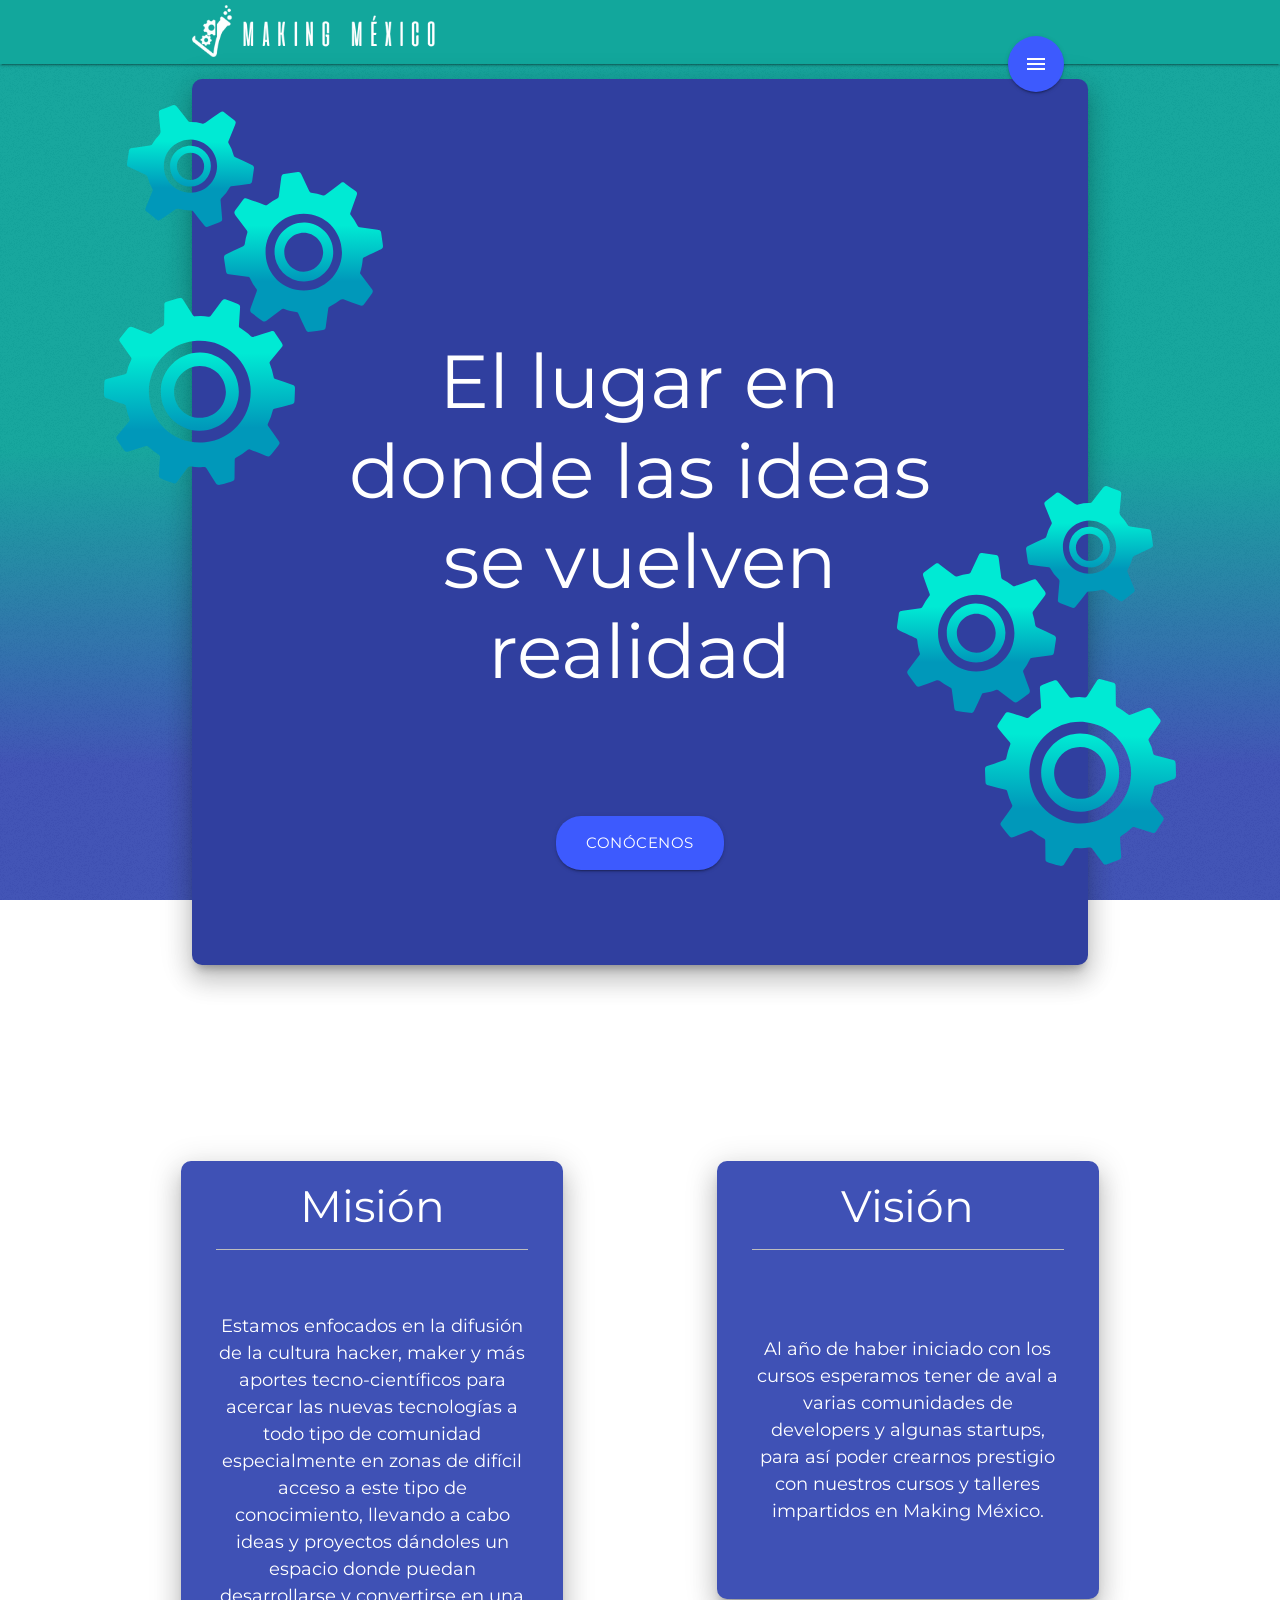
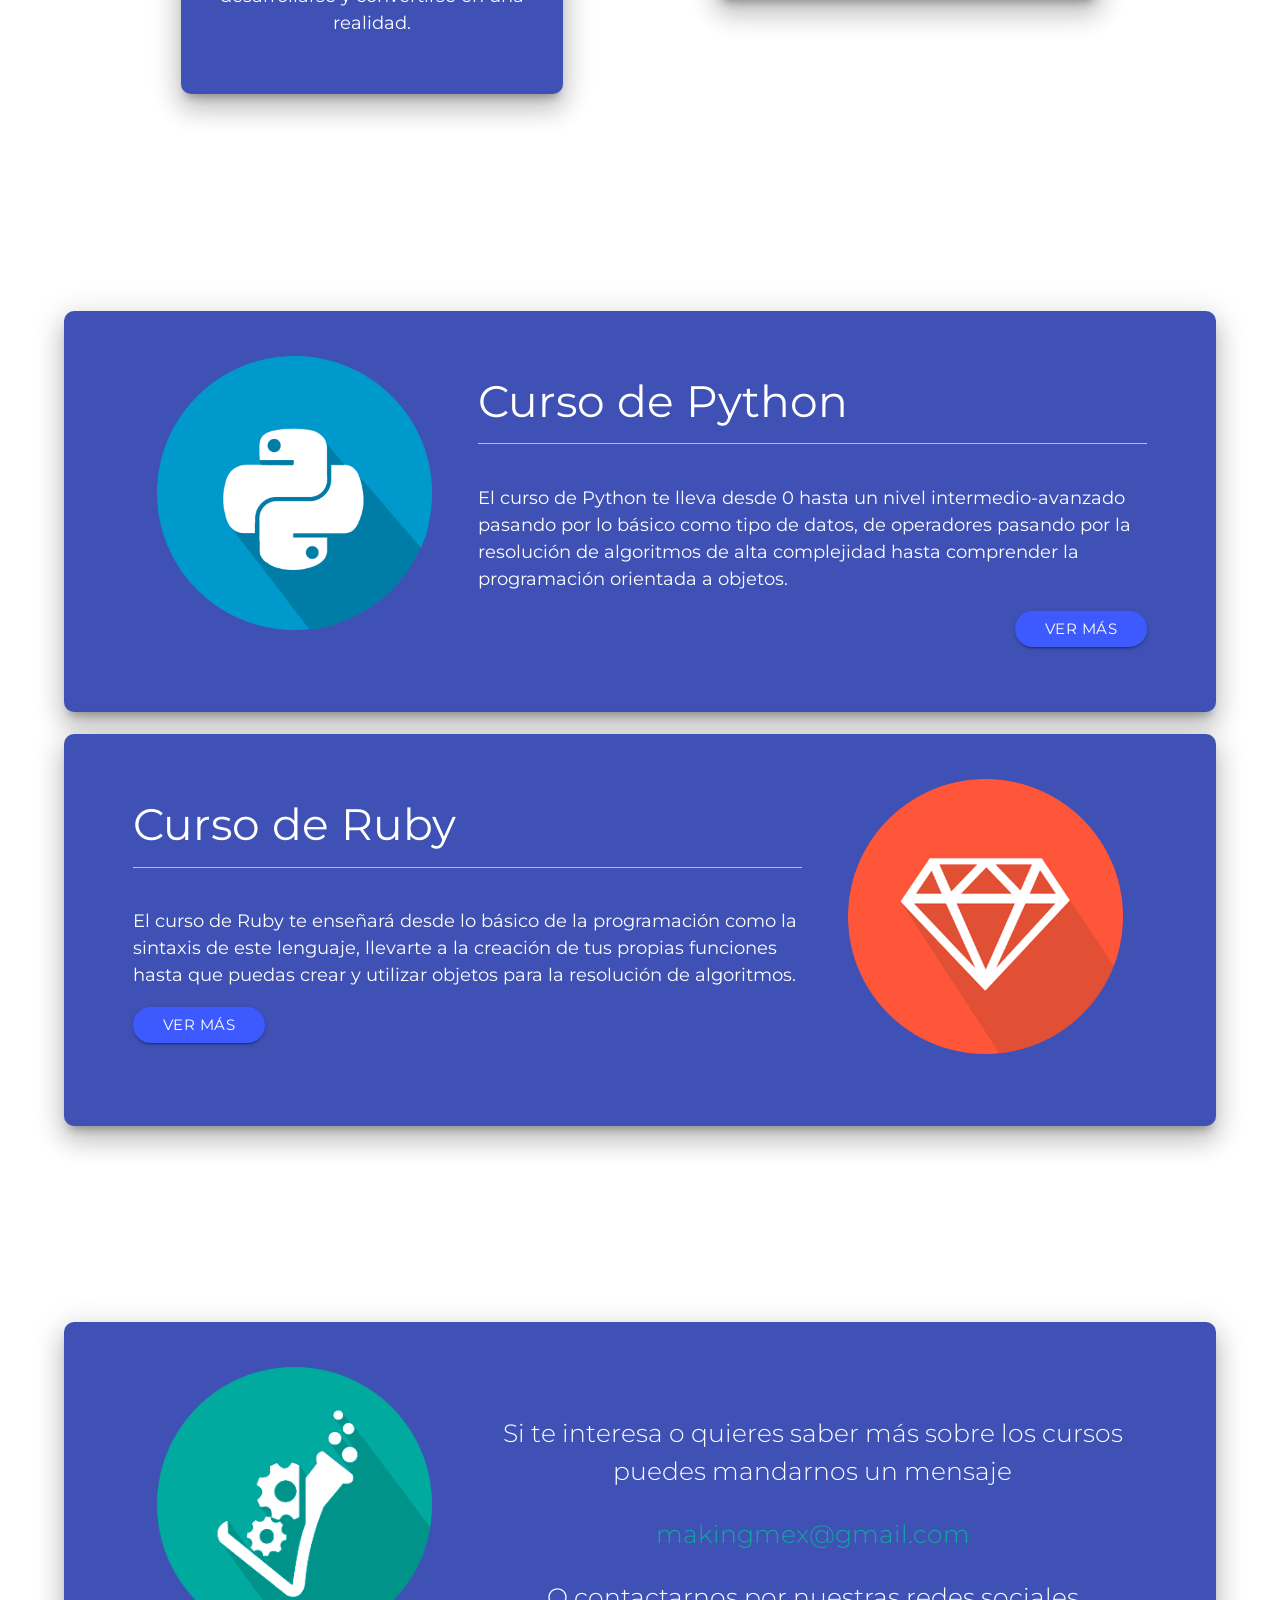
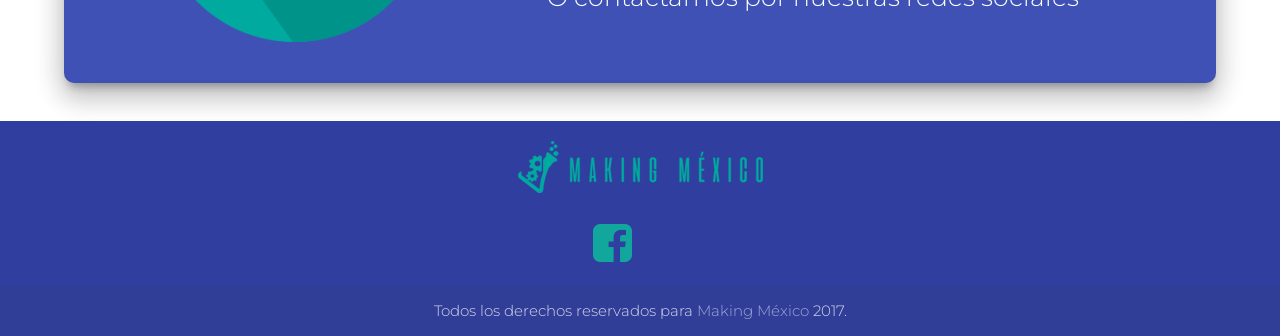
==== commit 0f0c4a6a: "Add pages with new gears & animations" ====
--- a/index.html
+++ b/index.html
@@ -5,8 +5,8 @@
     <meta http-equiv="Content-Type" content="text/html; charset=UTF-8" />
     <meta name="viewport" content="width=device-width, initial-scale=1, maximum-scale=1.0" />
     <title>Making México</title>
-    <meta name="description" content="Adquiere conocimiento con los cursos que otorgamos y lleva a cabo tus ideas y proyectos para hacerlos realidad.">
-    <meta name="keywords" content="software, tecnología, hackaton, meetup, startup, cursos, talleres, programadores, freelance">
+    <meta name="description" content="Estamos enfocados en la difusión de la cultura hacker, maker y más aportes tecno-científicos para acercar las nuevas tecnologías a todo tipo de comunidad.">
+    <meta name="keywords" content="software, tecnología, hackaton, meetup, startup, cursos, talleres, programadores, python, ruby">
 
     <!-- CSS  -->
     <link href="https://fonts.googleapis.com/icon?family=Material+Icons" rel="stylesheet">
@@ -21,7 +21,7 @@
         <!-- Nav -->
         <nav class="top-nav persian-green" role="navigation">
             <div class="nav-wrapper container">
-                <a href="/" class="brand-logo"><img class="xlogo" src="img/makingmex/logommx3.png" alt=""></a>
+                <a href="/" class="brand-logo sr"><img class="xlogo" src="img/makingmex/logommx3.png" alt=""></a>
                 <a href="#modalopc" data-activates="mobile-demo" class="button-collapse"><i class="material-icons">menu</i></a>
                 <a href="#modalopc" class="right hide-on-med-and-down btn-floating btn-large halfway-fab waves-effect waves-light indigo accent-3">
                     <i class="material-icons">menu</i>
@@ -33,24 +33,36 @@
     <!-- Main -->
     <div id="main">
         <div class="section">
-            <div class="container z-depth-5 indigo darken-3 myborder mydivHeader">
-                <div class="row center">
+            <div class="container z-depth-5 indigo darken-2 myborder mydivHeader">
+                <div class="row center scrollblock">
+                  <div class="col s12 m2 l2">
+                      <div class="sr-blocks myimage-float1ai">
+                          <img id="rotate-gear-1a" class="responsive-img" src="img/gears/gear1.svg">
+                      </div>
+                      <div class="sr-blocks myimage-float1bi">
+                          <img id="rotate-gear-1b" class="responsive-img" src="img/gears/gear2.svg">
+                      </div>
+                      <div class="sr-blocks myimage-float1ci">
+                          <img id="rotate-gear-1c" class="responsive-img" src="img/gears/gear3.svg">
+                      </div>
+                  </div>
+                    <div class="col s12 m8 l8">
+                        <h1 class="header center title-hero white-text myspace-tittle sr">El lugar en donde las ideas se vuelven realidad</h1>
+                    </div>
                     <div class="col s12 m2 l2">
-                        <div class="myimage-float1">
-                            <img class="responsive-img" src="img/makingmex/gear1.png">
-                        </div>
-                    </div>
-                    <div class="col s12 m8 l8">
-                        <h1 class="header center title-hero white-text myspace-tittle">El lugar en donde las ideas se vuelven realidad</h1>
-                    </div>
-                    <div class="col s12 m2 l2">
-                        <div class="myimage-float2">
-                            <img class="responsive-img" src="img/makingmex/gear2.png">
-                        </div>
-                    </div>
-                </div>
-                <div class="row center myspace-bottom">
-                    <a href="#" id="conocenos" class="btn-large waves-effect waves-light indigo accent-3 hoverable">Conócenos</a>
+                        <div class="sr-blocks myimage-float2ai">
+                            <img id="rotate-gear-2a" class="responsive-img" src="img/gears/gear4.svg">
+                        </div>
+                        <div class="sr-blocks myimage-float2bi">
+                            <img id="rotate-gear-2b" class="responsive-img" src="img/gears/gear5.svg">
+                        </div>
+                        <div class="sr-blocks myimage-float2ci">
+                            <img id="rotate-gear-2c" class="responsive-img" src="img/gears/gear6.svg">
+                        </div>
+                    </div>
+                </div>
+                <div class="row center myspace-bottom sr">
+                    <a href="#conocenos" class="btn-large waves-effect waves-light indigo accent-3 hoverable">Conócenos</a>
                 </div>
 
 
@@ -58,25 +70,24 @@
                 <div id="modalopc" class="modal indigo darken-2">
                     <div class="modal-content mycontainer myspace-tittle">
                         <a href="/"><img class="brand-logo responsive-img myhoverable-png" src="img/makingmex/logo-green.png" alt="MAKING MÉXICO"></a>
-
                         <div class="row center myspace-top">
                             <div class="col s12 m4">
-                                <a href="#" id="conocenos" class="modal-action modal-close btn-large waves-effect waves-light indigo accent-3 hoverable">Inicio</a>
+                                <a href="#" class="modal-action modal-close btn-large waves-effect waves-light indigo accent-3 hoverable">Inicio</a>
                             </div>
                             <div class="col s12 m4">
-                                <a href="#" id="copadding: 24px;nocenos" class="btn-large waves-effect waves-light indigo accent-3 hoverable">Nosotros</a>
+                                <a href="#conocenos" class="modal-action modal-close btn-large waves-effect waves-light indigo accent-3 hoverable">Nosotros</a>
                             </div>
                             <div class="col s12 m4">
-                                <a href="#" id="conocenos" class="btn-large waves-effect waves-light indigo accent-3 hoverable">Cursos</a>
+                                <a href="#cursos" class="modal-action modal-close btn-large waves-effect waves-light indigo accent-3 hoverable">Cursos</a>
                             </div>
 
                         </div>
                         <div class="row center myspace-top">
                             <div class="col s12 m6">
-                                <a href="#" id="conocenos" class="btn-large waves-effect waves-light indigo accent-3 hoverable">Conocenos</a>
+                                <a href="#conocenos" class="modal-action modal-close btn-large waves-effect waves-light indigo accent-3 hoverable">Conocenos</a>
                             </div>
                             <div class="col s12 m6">
-                                <a href="#" id="conocenos" class="btn-large waves-effect waves-light indigo accent-3 hoverable">Contactanos</a>
+                                <a href="#contacto" class="modal-action modal-close btn-large waves-effect waves-light indigo accent-3 hoverable">Contactanos</a>
                             </div>
                         </div>
                     </div>
@@ -86,16 +97,16 @@
         </div>
     </div>
 
-    <section id="conocenos">
+    <section id="conocenos" class="section scrollspy">
         <div class="container myspace white-text">
-            <h2 class="center-align">Nosotros</h2>
+            <h2 class="center-align sr">Nosotros</h2>
             <div class="row">
                 <div class="col s12 m5 center indigo myborder z-depth-5">
-                    <h3>Misión</h3>
+                    <h3 class="sr">Misión</h3>
                     <div class="card-panel">
-                        <div class="divider"></div>
+                        <div class="sr divider"></div>
                         <br><br>
-                        <p class="myp">Estamos enfocados en la difusión de la cultura hacker, maker y más aportes tecno-científicos para acercar las nuevas tecnologías a todo tipo de comunidad especialmente en zonas de difícil acceso a este tipo de conocimiento, llevando
+                        <p class="myp sr-reset">Estamos enfocados en la difusión de la cultura hacker, maker y más aportes tecno-científicos para acercar las nuevas tecnologías a todo tipo de comunidad especialmente en zonas de difícil acceso a este tipo de conocimiento, llevando
                             a cabo ideas y proyectos dándoles un espacio donde puedan desarrollarse y convertirse en una realidad.</p>
                     </div>
                 </div>
@@ -103,32 +114,32 @@
                     <p></p>
                 </div>
                 <div class="col s12 m5 center indigo myborder z-depth-5">
-                    <h3>Visión</h3>
+                    <h3 class="sr">Visión</h3>
                     <div class="mycard-panel">
-                        <div class="divider"></div>
+                        <div class="sr divider"></div>
                         <br><br><br>
-                        <p class="myp">Al año de haber iniciado con los cursos esperamos tener de aval a varias comunidades de developers y algunas startups, para así poder crearnos prestigio con nuestros cursos y talleres impartidos en Making México.</p>
+                        <p class="myp sr-reset">Al año de haber iniciado con los cursos esperamos tener de aval a varias comunidades de developers y algunas startups, para así poder crearnos prestigio con nuestros cursos y talleres impartidos en Making México.</p>
                     </div>
                 </div>
             </div>
         </div>
     </section>
 
-    <section id="cursos">
+    <section id="cursos" class="section scrollspy">
         <div class="mycontainer myspace white-text">
-            <h2 class="center-align">Cursos</h2>
+            <h2 class="center-align sr">Cursos</h2>
             <div class="indigo myborder z-depth-5">
                 <div class="mycontainer myspace-div">
                     <div class="row">
-                        <div class="col s12 m4 center">
+                        <div class="col s12 m4 center sr">
                             <img class="mywidth responsive-img" src="img/makingmex/logo-python.png">
                         </div>
-                        <div class="col s12 m8">
+                        <div class="col s12 m8 sr">
                             <h3>Curso de Python</h3>
                             <div class="divider"></div><br>
-                            <p class="myp">El curso de Python te lleva desde 0 hasta un nivel intermedio-avanzado pasando por lo básico como tipo de datos, de operadores pasando por la resolución de algoritmos de alta complejidad hasta comprender la programación orientada
+                            <p class="myp sr-reset">El curso de Python te lleva desde 0 hasta un nivel intermedio-avanzado pasando por lo básico como tipo de datos, de operadores pasando por la resolución de algoritmos de alta complejidad hasta comprender la programación orientada
                                 a objetos.</p>
-                            <a href="#" id="python" class="btn waves-effect waves-light indigo accent-3 hoverable right">ver más</a>
+                            <a href="python.html" id="python" class="btn waves-effect waves-light indigo accent-3 hoverable right">ver más</a>
                         </div>
                     </div>
                 </div>
@@ -137,20 +148,20 @@
             <div class="indigo myborder z-depth-5">
                 <div class="mycontainer myspace-div">
                     <div class="row">
-                        <div class="col s12 m8 hide-on-small-only">
+                        <div class="col s12 m8 hide-on-small-only sr">
                             <h3>Curso de Ruby</h3>
                             <div class="divider"></div><br>
-                            <p class="myp">El curso de Ruby te enseñará desde lo básico de la programación como la sintaxis de este lenguaje, llevarte a la creación de tus propias funciones hasta que puedas crear y utilizar objetos para la resolución de algoritmos.</p>
+                            <p class="myp sr-reset">El curso de Ruby te enseñará desde lo básico de la programación como la sintaxis de este lenguaje, llevarte a la creación de tus propias funciones hasta que puedas crear y utilizar objetos para la resolución de algoritmos.</p>
                             <a href="#" id="python" class="btn waves-effect waves-light indigo accent-3 hoverable left">ver más</a>
                         </div>
-                        <div class="col s12 m4 center">
+                        <div class="col s12 m4 center sr">
                             <img class="responsive-img" src="img/makingmex/logo-ruby.png">
                         </div>
-                        <div class="col s12 m8 hide-on-large-only hide-on-med-only">
+                        <div class="col s12 m8 hide-on-large-only hide-on-med-only sr">
                             <h3>Curso de Ruby</h3>
                             <div class="divider"></div>
-                            <p class="myp">El curso de Ruby te enseñará desde lo básico de la programación como la sintaxis de este lenguaje, llevarte a la creación de tus propias funciones hasta que puedas crear y utilizar objetos para la resolución de algoritmos.</p>
-                            <a href="#" id="python" class="btn waves-effect waves-light indigo accent-3 hoverable left">ver más</a>
+                            <p class="myp sr-reset">El curso de Ruby te enseñará desde lo básico de la programación como la sintaxis de este lenguaje, llevarte a la creación de tus propias funciones hasta que puedas crear y utilizar objetos para la resolución de algoritmos.</p>
+                            <a href="ruby.html" id="python" class="btn waves-effect waves-light indigo accent-3 hoverable left">ver más</a>
                         </div>
                     </div>
                 </div>
@@ -158,16 +169,16 @@
         </div>
     </section>
 
-    <section id="contacto">
+    <section id="contacto" class="section scrollspy">
         <div class="mycontainer myspace white-text">
-            <h2 class="center-align">Contacto</h2>
+            <h2 class="center-align sr">Contacto</h2>
             <div class="indigo myborder z-depth-5">
                 <div class="mycontainer myspace-top">
                     <div class="row">
-                        <div class="col s12 m4 center">
+                        <div class="col s12 m4 center sr">
                             <img class="responsive-img" src="img/makingmex/logo.png">
                         </div>
-                        <div class="col s12 m8 center">
+                        <div class="col s12 m8 center sr-reset">
                             <br>
                             <p class="flow-text white-text">Si te interesa o quieres saber más sobre los cursos puedes mandarnos un mensaje</p>
                             <p class="flow-text persian-green-text">makingmex@gmail.com</p>
@@ -183,20 +194,20 @@
 
     <footer class="page-footer indigo darken-2">
         <div class="container">
+            <div class="row center sr-blocks">
+                <a href="/"><img class="brand-logo responsive-img myhoverable-png" src="img/makingmex/logo-green.png" alt="MAKING MÉXICO"></a>
+            </div>
             <div class="row center">
-                <a href="/"><img class="brand-logo responsive-img myhoverable-png" src="img/makingmex/logo-green.png" alt="MAKING MÉXICO"></a>
-            </div>
-            <div class="row center">
-
-                <a href="https://www.facebook.com/MakingMex"><i class="fa fa-facebook-square fa-3x persian-green-text myhoverable" aria-hidden="true"></i></a> &nbsp;&nbsp;
-                <a href="https://twitter.com/makingmex" <i class="fa fa-twitter-square fa-3x persian-green-text myhoverable" aria-hidden="true"></i>
+
+                <a href="https://www.facebook.com/MakingMex"><i class="fa fa-facebook-square fa-3x persian-green-text myhoverable sr-blocks" aria-hidden="true"></i></a> &nbsp;&nbsp;
+                <a href="https://twitter.com/makingmex" <i class="fa fa-twitter-square fa-3x persian-green-text myhoverable sr-blocks" aria-hidden="true"></i>
                 </a>
             </div>
         </div>
 
         <!-- FOOTER  -->
         <div class="footer-copyright center">
-            <div class="container">
+            <div class="container sr-reset">
                 Todos los derechos reservados para <a class="indigo-text text-lighten-3" href="/"> Making México</a> 2017.
             </div>
         </div>
@@ -207,7 +218,9 @@
     <script src="https://code.jquery.com/jquery-2.1.1.min.js"></script>
     <script src="js/materialize.js"></script>
     <script src="js/init.js"></script>
-
+    <script src="js/interactivity/scrollreveal.js"></script>
+    <script src="js/interactivity/scroll-reveal.js"></script>
+    <script src="js/scrollrama/jquery.scrollorama.js"></script>
 </body>
 
 </html>
--- a/css/pages/home.min.css
+++ b/css/pages/home.min.css
@@ -111,18 +111,99 @@
 
 .myimage-float1a {
     position: absolute;
-    top: 10em;
-    left: -10em;
-}
+    top: 12em;
+    left: -6.5em;
+    width: 12.5em;
+}
+
 .myimage-float1b {
     position: absolute;
-    top: 4.4em;
-    left: -2.2em;
-}
+    top: 5.5em;
+    left: 0.2em;
+    width: 10em;
+}
+
 .myimage-float1c {
     position: absolute;
-    top: 0.1em;
-    left: -6.2em;
+    top: 1.7em;
+    left: -5.1em;
+    width: 8.5em;
+}
+
+.myimage-float2a {
+    position: absolute;
+    top: 12em;
+    right: -6.5em;
+    width: 12.5em;
+}
+
+.myimage-float2b {
+    position: absolute;
+    top: 5.5em;
+    right: 0.2em;
+    width: 10em;
+}
+
+.myimage-float2c {
+    position: absolute;
+    top: 1.7em;
+    right: -5.1em;
+    width: 8.5em;
+}
+
+/*gears to index*/
+.myimage-float1ai {
+    position: absolute;
+    top: 14.6em;
+    left: -7em;
+    width: 15em;
+}
+
+.myimage-float1bi {
+    position: absolute;
+    top: 6.2em;
+    left: 1.2em;
+    width: 12.5em;
+}
+
+.myimage-float1ci {
+    position: absolute;
+    top: 1.7em;
+    left: -5.1em;
+    width: 10em;
+}
+
+.myimage-float2ai {
+    position: absolute;
+    top: 40em;
+    right: -7em;
+    width: 15em;
+}
+
+.myimage-float2bi {
+    position: absolute;
+    top: 31.6em;
+    right: 1.2em;
+    width: 12.5em;
+}
+
+.myimage-float2ci {
+    position: absolute;
+    top: 27.1em;
+    right: -5.1em;
+    width: 10em;
+}
+
+.mybanner {
+  position: fixed;
+  width: 50%;
+  right: 0.5em;
+  /*
+  position: relative;
+  top: -35em;
+  right: -36.8em;
+  width: 70%;
+  */
 }
 
 .myp {
@@ -153,8 +234,8 @@
     filter: brightness(1%) invert(100%);
 }
 
-.myopacity{
-  opacity: 80%;
+.myopacity {
+    opacity: 80%;
 }
 
 .title-hero {
@@ -309,10 +390,8 @@
 }
 
 
-
-
 /* Shorthand version */
+
 .myrotate {
-
-  -webkit-animation-iteration-count: 3;
-}
+    -webkit-animation-iteration-count: 3;
+}
